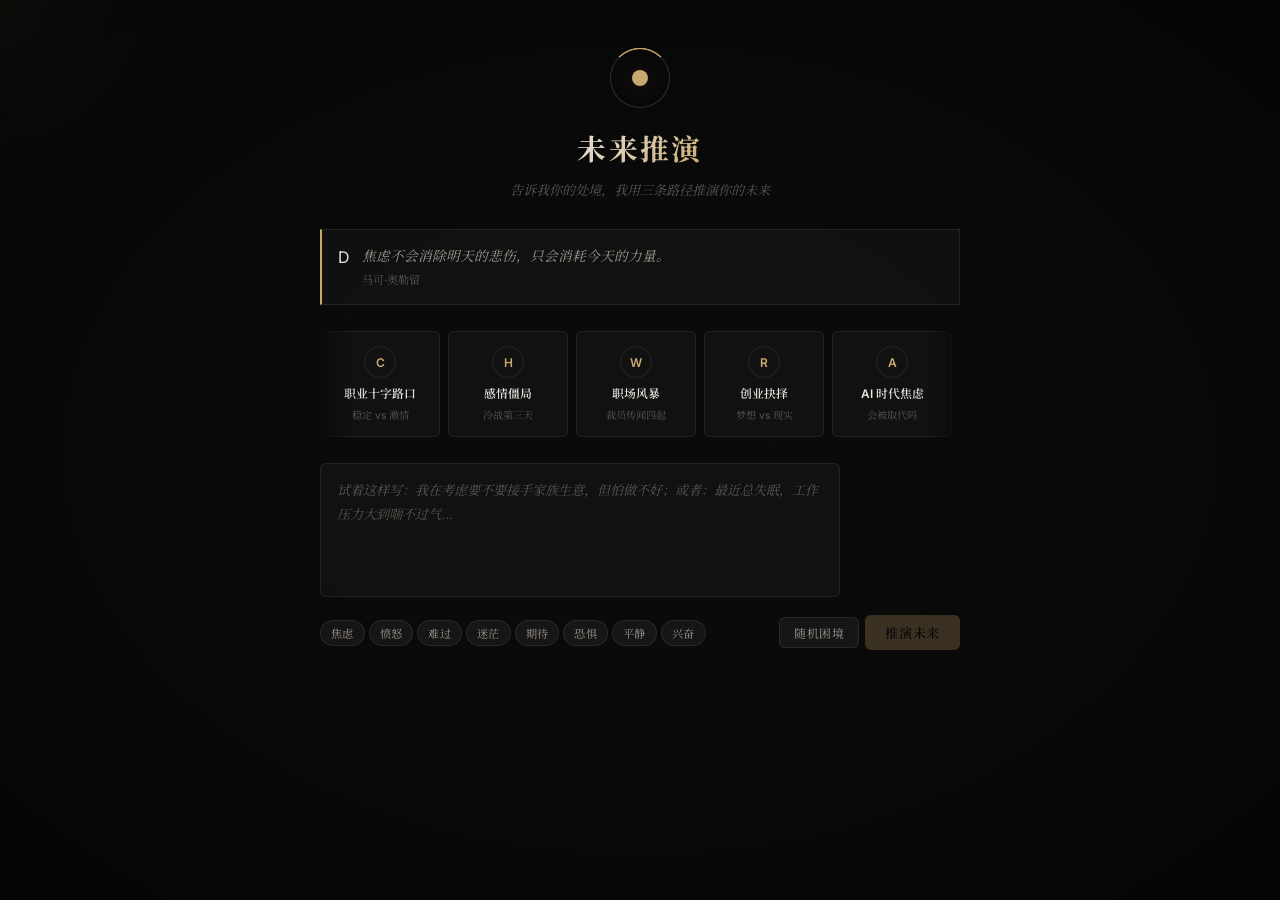
==== mirofish-v9/index.html @ 92fcdb40 "feat: MiroFish v9 — 深色主题 + 框架分析引擎 + 增强音效 - 深色琥珀金主题，移除emoji模块 - 集成8框架分析引擎（权力动力学、博弈论、认知偏差等） - 粒子背景、光标跟" ====
<!DOCTYPE html>
<html lang="zh-CN">
<head>
  <meta charset="UTF-8">
  <meta name="viewport" content="width=device-width, initial-scale=1.0">
  <title>MiroFish · 未来推演 v9</title>
  <link rel="icon" href="data:image/svg+xml,<svg xmlns='http://www.w3.org/2000/svg' viewBox='0 0 32 32'><circle cx='16' cy='16' r='14' fill='%23c9a96e'/><circle cx='16' cy='16' r='6' fill='%230a0a0a'/></svg>">
  <link href="https://fonts.googleapis.com/css2?family=Inter:wght@300;400;500;600;700;800&family=Noto+Serif+SC:wght@400;500;700&display=swap" rel="stylesheet">
  <link rel="stylesheet" href="styles.css">
</head>
<body>
  <!-- 背景层 -->
  <canvas id="bgCanvas"></canvas>
  <div class="scanline" id="scanline"></div>
  <div class="vignette"></div>
  <div class="cursor-glow" id="cursorGlow"></div>

  <div class="app">
    <!-- ===== 输入阶段 ===== -->
    <section id="phaseInput" class="phase active">
      <div class="phase-inner">
        <header class="header">
          <div class="logo-mark">
            <div class="logo-orb"></div>
            <div class="logo-ring"></div>
            <div class="logo-ring ring-2"></div>
          </div>
          <h1 class="title">
            <span class="title-line">未来推演</span>
            <span class="title-sub">告诉我你的处境，我用三条路径推演你的未来</span>
          </h1>
        </header>

        <div class="daily-inspiration" id="dailyInspiration">
          <div class="inspiration-icon">D</div>
          <div>
            <div class="inspiration-text" id="inspirationText">加载中...</div>
            <div class="inspiration-author" id="inspirationAuthor"></div>
          </div>
        </div>

        <div class="scene-carousel">
          <div class="scene-track" id="sceneTrack">
            <button class="scene-card" data-text="我最近在纠结要不要跳槽，现在的工作稳定但没激情" data-mood="confused">
              <div class="scene-icon">C</div>
              <div class="scene-title">职业十字路口</div>
              <div class="scene-desc">稳定 vs 激情</div>
            </button>
            <button class="scene-card" data-text="和对象吵架了，冷战三天了，不知道该不该先低头" data-mood="sad">
              <div class="scene-icon">H</div>
              <div class="scene-title">感情僵局</div>
              <div class="scene-desc">冷战第三天</div>
            </button>
            <button class="scene-card" data-text="公司要裁员，人心惶惶，不知道自己安不安全" data-mood="anxious">
              <div class="scene-icon">W</div>
              <div class="scene-title">职场风暴</div>
              <div class="scene-desc">裁员传闻四起</div>
            </button>
            <button class="scene-card" data-text="想创业，但不确定时机对不对，怕失败" data-mood="anxious">
              <div class="scene-icon">R</div>
              <div class="scene-title">创业抉择</div>
              <div class="scene-desc">梦想 vs 现实</div>
            </button>
            <button class="scene-card" data-text="AI 技术发展太快了，感觉自己的技能要被淘汰了" data-mood="fearful">
              <div class="scene-icon">A</div>
              <div class="scene-title">AI 时代焦虑</div>
              <div class="scene-desc">会被取代吗</div>
            </button>
            <button class="scene-card" data-text="投资的股票连续跌了一周，要不要割肉" data-mood="anxious">
              <div class="scene-icon">S</div>
              <div class="scene-title">投资焦虑</div>
              <div class="scene-desc">割肉还是坚守</div>
            </button>
            <button class="scene-card" data-text="孩子要高考了，全家压力都很大" data-mood="anxious">
              <div class="scene-icon">E</div>
              <div class="scene-title">高考倒计时</div>
              <div class="scene-desc">全家总动员</div>
            </button>
            <button class="scene-card" data-text="想搬家/换城市生活，但不确定新环境会怎样" data-mood="hopeful">
              <div class="scene-icon">M</div>
              <div class="scene-title">城市迁徙</div>
              <div class="scene-desc">新城市新生活</div>
            </button>
            <button class="scene-card" data-text="身体检查出一些问题，很担心" data-mood="fearful">
              <div class="scene-icon">P</div>
              <div class="scene-title">健康警报</div>
              <div class="scene-desc">体检异常</div>
            </button>
            <button class="scene-card" data-text="想做自媒体副业，但不知道能不能做起来" data-mood="hopeful">
              <div class="scene-icon">V</div>
              <div class="scene-title">副业探索</div>
              <div class="scene-desc">第二曲线</div>
            </button>
            <button class="scene-card" data-text="信用卡欠了好几万，每个月都在拆东墙补西墙" data-mood="anxious">
              <div class="scene-icon">D</div>
              <div class="scene-title">债务漩涡</div>
              <div class="scene-desc">越还越多</div>
            </button>
            <button class="scene-card" data-text="和父母因为催婚大吵了一架，现在关系很僵" data-mood="angry">
              <div class="scene-icon">F</div>
              <div class="scene-title">家庭冲突</div>
              <div class="scene-desc">催婚风暴</div>
            </button>
          </div>
        </div>

        <div class="input-container">
          <div class="input-glow"></div>
          <textarea id="userInput" placeholder="试着这样写：我在考虑要不要接手家族生意，但怕做不好；或者：最近总失眠，工作压力大到喘不过气..." rows="4"></textarea>
          <div class="input-bar">
            <div class="mood-mini" id="moodMini">
              <button class="mood-chip" data-mood="anxious">焦虑</button>
              <button class="mood-chip" data-mood="angry">愤怒</button>
              <button class="mood-chip" data-mood="sad">难过</button>
              <button class="mood-chip" data-mood="confused">迷茫</button>
              <button class="mood-chip" data-mood="hopeful">期待</button>
              <button class="mood-chip" data-mood="fearful">恐惧</button>
              <button class="mood-chip" data-mood="neutral">平静</button>
              <button class="mood-chip" data-mood="excited">兴奋</button>
            </div>
            <div style="display:flex;gap:6px;align-items:center;">
              <button id="btnRandomDilemma" class="btn-random-dilemma">随机困境</button>
              <button id="btnNext" class="btn-glow" disabled>
                <span>推演未来</span>
                <div class="btn-shine"></div>
              </button>
            </div>
          </div>
        </div>
      </div>
    </section>

    <!-- ===== 校准阶段 ===== -->
    <section id="phaseCalibrate" class="phase">
      <div class="phase-inner">
        <div class="phase-nav">
          <button id="btnBack" class="btn-ghost">&larr; 返回</button>
          <h2>校准推演参数</h2>
          <div></div>
        </div>

        <div class="keyword-cloud" id="keywordCloud"></div>

        <div class="slider-stack">
          <div class="slider-row">
            <div class="slider-info">
              <span class="slider-label">影响范围</span>
              <span class="slider-val" id="valScope">身边几个人</span>
            </div>
            <input type="range" id="slScope" min="1" max="5" value="2" class="range-slider">
            <div class="slider-range"><span>仅自己</span><span>全社会</span></div>
          </div>
          <div class="slider-row">
            <div class="slider-info">
              <span class="slider-label">情绪强度</span>
              <span class="slider-val" id="valIntensity">中等</span>
            </div>
            <input type="range" id="slIntensity" min="1" max="5" value="3" class="range-slider">
            <div class="slider-range"><span>平静</span><span>激烈</span></div>
          </div>
          <div class="slider-row">
            <div class="slider-info">
              <span class="slider-label">时间跨度</span>
              <span class="slider-val" id="valTime">一个月</span>
            </div>
            <input type="range" id="slTime" min="1" max="5" value="3" class="range-slider">
            <div class="slider-range"><span>一周</span><span>一年</span></div>
          </div>
          <div class="slider-row">
            <div class="slider-info">
              <span class="slider-label">不确定性</span>
              <span class="slider-val" id="valUncertainty">中等</span>
            </div>
            <input type="range" id="slUncertainty" min="1" max="5" value="3" class="range-slider">
            <div class="slider-range"><span>确定</span><span>完全未知</span></div>
          </div>
        </div>

        <div class="factors-wrap">
          <p class="factors-title">还有哪些相关因素？</p>
          <div class="factor-grid" id="factorGrid">
            <button class="factor-chip" data-factor="media">社交媒体放大</button>
            <button class="factor-chip" data-factor="authority">权威介入</button>
            <button class="factor-chip" data-factor="peer">同辈压力</button>
            <button class="factor-chip" data-factor="money">经济因素</button>
            <button class="factor-chip" data-factor="time">时间紧迫</button>
            <button class="factor-chip" data-factor="reputation">面子/声誉</button>
            <button class="factor-chip" data-factor="health">健康相关</button>
            <button class="factor-chip" data-factor="family">家庭牵扯</button>
          </div>
        </div>

        <div class="phase-footer">
          <button id="btnStart" class="btn-glow large">
            <span>开始三路径推演</span>
            <div class="btn-shine"></div>
          </button>
        </div>
      </div>
    </section>

    <!-- ===== 推演阶段 ===== -->
    <section id="phaseSimulate" class="phase">
      <div class="phase-inner">
        <div class="sim-bar">
          <div class="sim-status">
            <div class="pulse-dot"></div>
            <span id="simLabel">推演中</span>
          </div>
          <div class="sim-engine" id="simEngine">本地引擎</div>
        </div>

        <div class="empathy-section" id="empathySection">
          <div class="empathy-icon">E</div>
          <div class="empathy-text" id="empathyText"></div>
        </div>

        <div class="sim-progress">
          <div class="sim-progress-bar" id="simProgressBar"></div>
        </div>
        <div class="sim-steps" id="simSteps"></div>

        <!-- 加载洞察轮播 -->
        <div class="loading-insights" id="loadingInsights"></div>
      </div>
    </section>

    <!-- ===== 结果阶段 ===== -->
    <section id="phaseResult" class="phase">
      <div class="phase-inner">
        <!-- 解析洞察 -->
        <div class="parsed-insights" id="parsedInsights"></div>

        <!-- 共鸣总结 -->
        <div class="result-empathy" id="resultEmpathy">
          <div class="empathy-avatar">E</div>
          <div class="empathy-bubble" id="empathyBubble"></div>
        </div>

        <!-- 分析引擎结果区 -->
        <div class="analysis-section" id="analysisSection">
          <!-- 由 app.js 的 renderAnalysis() 动态填充 -->
        </div>

        <!-- 三路径标题 -->
        <div class="paths-header">
          <h2 class="paths-title">三条推演路径</h2>
          <p class="paths-sub">基于你的处境，以下是三种可能的走向</p>
        </div>

        <!-- 三路径卡片 -->
        <div class="paths-grid" id="pathsGrid">
          <div class="path-card path-optimistic">
            <div class="path-header">
              <div class="path-icon path-icon-up">U</div>
              <h3 class="path-name">乐观路径</h3>
              <div class="path-prob" id="probOptimistic"></div>
              <button class="btn-twist" id="twistOptimistic" title="毒舌转折">!</button>
            </div>
            <div class="path-body" id="pathOptimistic"></div>
          </div>

          <div class="path-card path-neutral">
            <div class="path-header">
              <div class="path-icon path-icon-mid">N</div>
              <h3 class="path-name">中性路径</h3>
              <div class="path-prob" id="probNeutral"></div>
              <button class="btn-twist" id="twistNeutral" title="毒舌转折">!</button>
            </div>
            <div class="path-body" id="pathNeutral"></div>
          </div>

          <div class="path-card path-pessimistic">
            <div class="path-header">
              <div class="path-icon path-icon-down">D</div>
              <h3 class="path-name">悲观路径</h3>
              <div class="path-prob" id="probPessimistic"></div>
              <button class="btn-twist" id="twistPessimistic" title="毒舌转折">!</button>
            </div>
            <div class="path-body" id="pathPessimistic"></div>
          </div>
        </div>

        <!-- 统计数据 -->
        <div class="section-block">
          <h3 class="section-title">真实数据</h3>
          <div class="stats-grid" id="statsGrid"></div>
        </div>

        <!-- 行动建议 -->
        <div class="section-block">
          <h3 class="section-title">行动建议</h3>
          <div class="advice-list" id="adviceList"></div>
        </div>

        <!-- 三联阅读卡片 -->
        <div class="section-block">
          <h3 class="section-title">延伸阅读</h3>
          <div class="reading-cards" id="readingCards"></div>
        </div>

        <!-- 心理学洞察 -->
        <div class="section-block">
          <h3 class="section-title">心理学洞察</h3>
          <div class="insight-card" id="insightCard"></div>
        </div>

        <!-- 决策日志 -->
        <div class="section-block">
          <h3 class="section-title">决策日志</h3>
          <div class="journal-list" id="journalList"></div>
        </div>

        <!-- 操作栏 -->
        <div class="action-row">
          <button id="btnExport" class="btn-ghost">截图保存</button>
          <button id="btnShare" class="btn-ghost">复制分享</button>
          <button id="btnAudioToggle" class="btn-ghost">音效: 开</button>
          <button id="btnNew" class="btn-glow">新推演</button>
        </div>

        <!-- 免责声明 -->
        <div class="disclaimer">
          <div class="disclaimer-text">推演基于你的输入生成，不构成现实建议</div>
        </div>
      </div>
    </section>
  </div>

  <script src="data.js"></script>
  <script src="engine.js"></script>
  <script src="audio.js"></script>
  <script src="app.js"></script>
</body>
</html>
---- mirofish-v9/styles.css ----
/* ============================================
   MiroFish v9 - 深色美学
   深邃黑底 / 琥珀金点缀 / 流畅动效 / 无emoji
   ============================================ */

:root {
  --bg: #0a0a0a;
  --bg2: rgba(255,255,255,0.03);
  --bg3: rgba(255,255,255,0.05);
  --card: rgba(255,255,255,0.04);
  --border: rgba(255,255,255,0.08);
  --border-hover: rgba(255,255,255,0.15);
  --text: #e8e4de;
  --text2: #a09890;
  --text3: #5a5550;
  --accent: #c9a96e;
  --accent-soft: rgba(201,169,110,0.1);
  --accent-glow: rgba(201,169,110,0.2);
  --green: #6b8f71;
  --green-soft: rgba(107,143,113,0.12);
  --yellow: #b8a04e;
  --yellow-soft: rgba(184,160,78,0.12);
  --red: #c45c4a;
  --red-soft: rgba(196,92,74,0.12);
  --blue: #5a7fa0;
  --blue-soft: rgba(90,127,160,0.12);
  --purple: #8b6faf;
  --purple-soft: rgba(139,111,175,0.12);
  --cyan: #5a9e9e;
  --radius: 6px;
  --font: 'Inter', 'Noto Serif SC', -apple-system, sans-serif;
  --transition: 0.25s cubic-bezier(0.23,1,0.32,1);
}

*, *::before, *::after { margin: 0; padding: 0; box-sizing: border-box; }
html { font-size: 16px; scroll-behavior: smooth; }
body {
  font-family: var(--font);
  background: var(--bg);
  color: var(--text);
  min-height: 100vh;
  overflow-x: hidden;
  -webkit-font-smoothing: antialiased;
  font-weight: 400;
  line-height: 1.7;
}

/* ===== 背景粒子 ===== */
#bgCanvas {
  position: fixed; top: 0; left: 0;
  width: 100%; height: 100%;
  z-index: 0; pointer-events: none;
}

/* 光晕跟随鼠标 */
.cursor-glow {
  position: fixed;
  width: 400px; height: 400px;
  border-radius: 50%;
  pointer-events: none;
  z-index: 0;
  background: radial-gradient(circle, rgba(201,169,110,0.04) 0%, transparent 70%);
  transform: translate(-50%, -50%);
  transition: opacity 0.3s;
}

/* 扫描线 */
.scanline {
  position: fixed; top: 0; left: 0;
  width: 100%; height: 100%;
  pointer-events: none; z-index: 0;
  opacity: 0;
  transition: opacity 0.5s;
}
.scanline.active { opacity: 1; }
.scanline::before {
  content: '';
  position: absolute; left: 0;
  width: 100%; height: 3px;
  background: rgba(201,169,110,0.06);
  animation: scanMove 4s linear infinite;
}
@keyframes scanMove { 0% { top: -5%; } 100% { top: 105%; } }

/* 暗角 */
.vignette {
  position: fixed; top: 0; left: 0;
  width: 100%; height: 100%;
  pointer-events: none; z-index: 0;
  background: radial-gradient(ellipse at center, transparent 40%, rgba(0,0,0,0.5) 100%);
}

/* ===== 应用容器 ===== */
.app {
  position: relative; z-index: 1;
  max-width: 680px;
  margin: 0 auto;
  padding: 0 20px;
  min-height: 100vh;
}

/* ===== 阶段切换 ===== */
.phase {
  display: none;
  animation: phaseIn 0.5s cubic-bezier(0.23,1,0.32,1) forwards;
}
.phase.active { display: block; }
.phase-inner { padding-bottom: 40px; }

@keyframes phaseIn {
  from { opacity: 0; transform: translateY(20px); }
  to { opacity: 1; transform: translateY(0); }
}

/* ===== 头部 ===== */
.header {
  text-align: center;
  padding: 48px 0 28px;
}

.logo-mark {
  position: relative;
  width: 60px; height: 60px;
  margin: 0 auto 16px;
}

.logo-orb {
  position: absolute; top: 50%; left: 50%;
  transform: translate(-50%, -50%);
  width: 16px; height: 16px;
  border-radius: 50%;
  background: var(--accent);
  box-shadow: 0 0 24px var(--accent-glow);
  animation: orbPulse 3s ease-in-out infinite;
}

.logo-ring {
  position: absolute; top: 0; left: 0;
  width: 100%; height: 100%;
  border-radius: 50%;
  border: 1px solid var(--border);
  border-top-color: var(--accent);
  animation: ringRotate 10s linear infinite;
}

.logo-ring-inner {
  position: absolute; top: 8px; left: 8px;
  width: calc(100% - 16px); height: calc(100% - 16px);
  border-radius: 50%;
  border: 1px solid rgba(255,255,255,0.04);
  border-bottom-color: var(--accent);
  animation: ringRotate 6s linear infinite reverse;
}

@keyframes orbPulse {
  0%, 100% { transform: translate(-50%, -50%) scale(1); box-shadow: 0 0 24px var(--accent-glow); }
  50% { transform: translate(-50%, -50%) scale(1.15); box-shadow: 0 0 36px var(--accent-glow); }
}

@keyframes ringRotate { from { transform: rotate(0deg); } to { transform: rotate(360deg); } }

.title {
  display: flex; flex-direction: column;
  align-items: center; gap: 6px;
}

.title-line {
  font-family: 'Noto Serif SC', serif;
  font-size: 1.8rem; font-weight: 700;
  letter-spacing: 0.08em;
  background: linear-gradient(135deg, var(--text), var(--accent));
  -webkit-background-clip: text;
  -webkit-text-fill-color: transparent;
}

.title-sub {
  font-size: 0.82rem;
  color: var(--text3);
  font-weight: 400;
  max-width: 360px;
  font-style: italic;
}

/* ===== 每日灵感 ===== */
.daily-inspiration {
  display: flex; align-items: flex-start; gap: 12px;
  padding: 14px 16px;
  background: var(--bg2);
  border: 1px solid var(--border);
  border-left: 2px solid var(--accent);
  margin-bottom: 24px;
}

.inspiration-text {
  font-family: 'Noto Serif SC', serif;
  font-size: 0.85rem;
  color: var(--text2);
  line-height: 1.7;
  font-style: italic;
}

.inspiration-author {
  font-size: 0.7rem;
  color: var(--text3);
  margin-top: 4px;
}

.inspiration-mark {
  color: var(--accent);
  font-size: 1.2rem;
  flex-shrink: 0;
  line-height: 1;
  font-family: 'Noto Serif SC', serif;
}

/* ===== 场景轮播 ===== */
.scene-carousel {
  margin-bottom: 24px;
  overflow: hidden;
  position: relative;
}

.scene-carousel::before, .scene-carousel::after {
  content: ''; position: absolute; top: 0;
  width: 32px; height: 100%; z-index: 2; pointer-events: none;
}
.scene-carousel::before { left: 0; background: linear-gradient(to right, var(--bg), transparent); }
.scene-carousel::after { right: 0; background: linear-gradient(to left, var(--bg), transparent); }

.scene-track {
  display: flex; gap: 8px;
  overflow-x: auto;
  padding: 2px;
  scroll-snap-type: x mandatory;
  scrollbar-width: none;
}
.scene-track::-webkit-scrollbar { display: none; }

.scene-card {
  flex-shrink: 0; width: 120px;
  padding: 14px 10px;
  background: var(--bg2);
  border: 1px solid var(--border);
  border-radius: var(--radius);
  cursor: pointer;
  transition: all var(--transition);
  scroll-snap-align: start;
  display: flex; flex-direction: column;
  align-items: center; gap: 6px;
  text-align: center;
  font-family: var(--font);
  position: relative;
  overflow: hidden;
}

.scene-card::before {
  content: '';
  position: absolute; top: 0; left: 0;
  width: 100%; height: 2px;
  background: linear-gradient(90deg, transparent, var(--accent), transparent);
  transform: scaleX(0);
  transition: transform 0.4s ease;
}

.scene-card:hover::before { transform: scaleX(1); }
.scene-card:hover {
  border-color: var(--border-hover);
  transform: translateY(-3px);
  background: var(--bg3);
}
.scene-card:active { transform: translateY(0); }

.scene-icon {
  width: 32px; height: 32px;
  display: flex; align-items: center; justify-content: center;
  border: 1px solid var(--border);
  border-radius: 50%;
  color: var(--accent);
  font-size: 0.75rem;
  font-weight: 600;
}

.scene-title { font-size: 0.74rem; font-weight: 600; color: var(--text); }
.scene-desc { font-size: 0.64rem; color: var(--text3); }

/* ===== 输入区 ===== */
.input-container { position: relative; }

textarea {
  width: 100%;
  background: var(--bg2);
  border: 1px solid var(--border);
  border-radius: var(--radius);
  padding: 14px 16px;
  color: var(--text);
  font-size: 0.9rem;
  font-family: 'Noto Serif SC', serif;
  resize: none; outline: none;
  line-height: 1.8;
  transition: border-color var(--transition), box-shadow var(--transition);
  max-width: 65ch;
}
textarea::placeholder { color: var(--text3); font-size: 0.82rem; font-style: italic; }
textarea:focus {
  border-color: var(--accent);
  box-shadow: 0 0 0 1px var(--accent-soft);
}

.input-bar {
  display: flex;
  justify-content: space-between;
  align-items: center;
  margin-top: 10px; gap: 8px;
  flex-wrap: wrap;
}

/* ===== 随机困境 ===== */
.btn-random-dilemma {
  padding: 6px 14px;
  background: var(--bg3);
  border: 1px solid var(--border);
  border-radius: var(--radius);
  color: var(--text2);
  font-size: 0.74rem;
  cursor: pointer;
  font-family: var(--font);
  transition: all var(--transition);
  white-space: nowrap;
  letter-spacing: 0.05em;
}

.btn-random-dilemma:hover {
  border-color: var(--accent);
  color: var(--accent);
}

/* ===== 情绪芯片 ===== */
.mood-mini {
  display: flex; flex-wrap: wrap; gap: 4px; flex: 1;
}

.mood-chip {
  padding: 4px 10px;
  background: var(--bg3);
  border: 1px solid var(--border);
  border-radius: 14px;
  color: var(--text2);
  font-size: 0.7rem;
  cursor: pointer;
  transition: all var(--transition);
  font-family: var(--font);
  white-space: nowrap;
  letter-spacing: 0.03em;
}
.mood-chip:hover {
  border-color: var(--border-hover);
  color: var(--text);
}
.mood-chip.selected {
  background: var(--accent-soft);
  border-color: var(--accent);
  color: var(--accent);
}

/* ===== 按钮 ===== */
.btn-glow {
  position: relative;
  padding: 8px 20px;
  background: var(--accent);
  border: none; border-radius: var(--radius);
  color: #0a0a0a; font-size: 0.82rem;
  font-weight: 600; cursor: pointer;
  font-family: var(--font);
  overflow: hidden;
  transition: all var(--transition);
  white-space: nowrap;
  letter-spacing: 0.05em;
}
.btn-glow:hover {
  transform: translateY(-1px);
  box-shadow: 0 4px 20px var(--accent-glow);
}
.btn-glow:active { transform: translateY(0); }
.btn-glow:disabled { opacity: 0.25; cursor: not-allowed; transform: none; box-shadow: none; }

.btn-glow.large {
  padding: 12px 28px;
  font-size: 0.92rem;
  width: 100%;
  display: flex; align-items: center;
  justify-content: center; gap: 8px;
}

/* 按钮光泽动画 */
.btn-glow::after {
  content: '';
  position: absolute; top: 0; left: -100%;
  width: 100%; height: 100%;
  background: linear-gradient(90deg, transparent, rgba(255,255,255,0.15), transparent);
  transition: left 0.5s ease;
}
.btn-glow:hover::after { left: 100%; }

.btn-ghost {
  padding: 8px 14px;
  background: transparent;
  border: 1px solid var(--border);
  border-radius: var(--radius);
  color: var(--text2);
  font-size: 0.78rem;
  cursor: pointer;
  font-family: var(--font);
  transition: all var(--transition);
  letter-spacing: 0.03em;
}
.btn-ghost:hover { border-color: var(--accent); color: var(--accent); }

/* ===== 校准阶段 ===== */
.phase-nav {
  display: flex; justify-content: space-between;
  align-items: center; padding: 16px 0 18px;
}
.phase-nav h2 {
  font-family: 'Noto Serif SC', serif;
  font-size: 1rem; font-weight: 600;
  color: var(--text);
}

.keyword-cloud {
  display: flex; flex-wrap: wrap; gap: 6px;
  margin-bottom: 20px;
}

.keyword-tag {
  display: inline-flex; align-items: center; gap: 4px;
  padding: 5px 12px;
  background: var(--accent-soft);
  border: 1px solid rgba(201,169,110,0.15);
  border-radius: 14px;
  font-size: 0.74rem;
  color: var(--accent);
  letter-spacing: 0.03em;
}

.slider-stack { margin-bottom: 20px; }
.slider-row { margin-bottom: 16px; }

.slider-info {
  display: flex; justify-content: space-between;
  align-items: center; margin-bottom: 6px;
}
.slider-label { font-size: 0.78rem; color: var(--text2); }
.slider-val {
  font-size: 0.78rem; color: var(--accent);
  font-weight: 600; min-width: 56px; text-align: right;
}

.range-slider {
  width: 100%; height: 3px;
  -webkit-appearance: none;
  background: var(--border);
  border-radius: 2px; outline: none;
}
.range-slider::-webkit-slider-thumb {
  -webkit-appearance: none;
  width: 14px; height: 14px;
  border-radius: 50%;
  background: var(--accent);
  cursor: pointer;
  border: 2px solid var(--bg);
  box-shadow: 0 0 8px var(--accent-glow);
}

.slider-range {
  display: flex; justify-content: space-between;
  font-size: 0.64rem; color: var(--text3); margin-top: 4px;
}

.factors-wrap { margin-bottom: 20px; }
.factors-title { font-size: 0.78rem; color: var(--text2); margin-bottom: 10px; }

.factor-grid {
  display: grid; grid-template-columns: repeat(2, 1fr); gap: 6px;
}

.factor-chip {
  padding: 9px 12px;
  background: var(--bg2);
  border: 1px solid var(--border);
  border-radius: var(--radius);
  color: var(--text2);
  font-size: 0.74rem;
  cursor: pointer;
  transition: all var(--transition);
  font-family: var(--font);
  text-align: left;
  letter-spacing: 0.02em;
}
.factor-chip:hover { border-color: var(--border-hover); color: var(--text); }
.factor-chip.selected {
  background: var(--accent-soft);
  border-color: var(--accent);
  color: var(--accent);
}

.phase-footer { padding-top: 4px; }

/* ===== 推演阶段 ===== */
.sim-bar {
  display: flex; justify-content: space-between;
  align-items: center; padding: 16px 0 12px;
}

.sim-status {
  display: flex; align-items: center; gap: 8px;
  font-size: 0.82rem; color: var(--text2);
  letter-spacing: 0.05em;
}

.pulse-dot {
  width: 6px; height: 6px;
  border-radius: 50%;
  background: var(--accent);
  animation: pulseDot 1.5s ease-in-out infinite;
  box-shadow: 0 0 8px var(--accent-glow);
}

@keyframes pulseDot {
  0%, 100% { opacity: 1; transform: scale(1); }
  50% { opacity: 0.4; transform: scale(0.8); }
}

.sim-engine {
  font-size: 0.68rem;
  color: var(--accent);
  padding: 3px 10px;
  background: var(--accent-soft);
  border: 1px solid rgba(201,169,110,0.15);
  border-radius: 10px;
  letter-spacing: 0.05em;
}

/* 共鸣区 */
.empathy-section {
  display: flex; align-items: flex-start; gap: 12px;
  padding: 16px;
  background: var(--bg2);
  border: 1px solid var(--border);
  border-left: 2px solid var(--accent);
  margin-bottom: 16px;
}

.empathy-text {
  font-family: 'Noto Serif SC', serif;
  font-size: 0.88rem;
  color: var(--text);
  line-height: 1.8;
}

/* 推演进度 */
.sim-progress {
  height: 2px;
  background: var(--border);
  border-radius: 1px;
  margin-bottom: 14px;
  overflow: hidden;
}

.sim-progress-bar {
  height: 100%;
  background: linear-gradient(90deg, var(--accent), var(--yellow));
  border-radius: 1px;
  width: 0%;
  transition: width 0.6s ease;
  box-shadow: 0 0 8px var(--accent-glow);
}

.sim-steps {
  display: flex; flex-direction: column; gap: 6px;
}

.sim-step {
  display: flex; align-items: center; gap: 10px;
  padding: 10px 14px;
  background: var(--bg2);
  border: 1px solid var(--border);
  border-radius: var(--radius);
  font-size: 0.78rem;
  color: var(--text3);
  transition: all 0.3s ease;
}

.sim-step.done {
  color: var(--green);
  border-color: rgba(107,143,113,0.2);
}
.sim-step.active {
  color: var(--accent);
  border-color: rgba(201,169,110,0.2);
  background: var(--accent-soft);
}

.sim-step-icon {
  width: 20px; height: 20px;
  border-radius: 50%;
  display: flex; align-items: center; justify-content: center;
  font-size: 0.6rem;
  flex-shrink: 0;
  border: 1px solid var(--border);
}

.sim-step.done .sim-step-icon {
  background: var(--green-soft);
  border-color: rgba(107,143,113,0.3);
  color: var(--green);
}
.sim-step.active .sim-step-icon {
  background: var(--accent-soft);
  border-color: var(--accent);
  color: var(--accent);
  animation: pulseDot 1.5s infinite;
}

/* 加载洞察 */
.loading-insights {
  margin-top: 16px;
  padding: 14px;
  background: var(--bg2);
  border: 1px solid var(--border);
  min-height: 50px;
  overflow: hidden;
  position: relative;
}

.loading-insight {
  display: flex; align-items: flex-start; gap: 8px;
  font-size: 0.78rem;
  color: var(--text2);
  line-height: 1.7;
  animation: insightFade 4s ease-in-out;
  position: absolute;
  top: 14px; left: 14px; right: 14px;
}

@keyframes insightFade {
  0% { opacity: 0; transform: translateY(8px); }
  15% { opacity: 1; transform: translateY(0); }
  85% { opacity: 1; transform: translateY(0); }
  100% { opacity: 0; transform: translateY(-8px); }
}

/* ===== 结果阶段 ===== */

/* 解析洞察条 */
.parsed-insights {
  background: var(--bg2);
  border: 1px solid var(--border);
  padding: 18px 20px;
  margin-bottom: 20px;
}

.parsed-insight-row {
  display: flex; align-items: flex-start; gap: 8px;
  margin-bottom: 8px;
  font-size: 0.85rem;
  line-height: 1.7;
}
.parsed-insight-row:last-child { margin-bottom: 0; }

.parsed-insight-label {
  color: var(--text3);
  font-size: 0.78rem;
  white-space: nowrap;
  flex-shrink: 0;
  min-width: 80px;
}

.parsed-insight-value {
  color: var(--text);
  font-weight: 500;
}
.parsed-insight-value.empty {
  color: var(--text3);
  font-weight: 400;
  font-style: italic;
}

/* 共鸣总结 */
.result-empathy {
  display: flex; align-items: flex-start; gap: 14px;
  padding: 18px;
  background: var(--bg2);
  border: 1px solid var(--border);
  border-left: 2px solid var(--accent);
  margin-bottom: 24px;
}

.empathy-avatar {
  width: 36px; height: 36px;
  display: flex; align-items: center; justify-content: center;
  background: var(--accent-soft);
  border: 1px solid rgba(201,169,110,0.2);
  border-radius: 50%;
  flex-shrink: 0;
  font-size: 0.7rem;
  color: var(--accent);
  font-weight: 700;
}

.empathy-bubble {
  font-family: 'Noto Serif SC', serif;
  font-size: 0.88rem;
  color: var(--text);
  line-height: 1.8;
  max-width: 65ch;
}

/* 三路径标题 */
.paths-header {
  text-align: center;
  margin-bottom: 20px;
}

.paths-title {
  font-family: 'Noto Serif SC', serif;
  font-size: 1.1rem; font-weight: 700;
  margin-bottom: 4px;
  color: var(--text);
}

.paths-sub {
  font-size: 0.78rem;
  color: var(--text3);
  font-style: italic;
}

/* 三路径网格 */
.paths-grid {
  display: flex; flex-direction: column; gap: 14px;
  margin-bottom: 24px;
}

.path-card {
  background: var(--bg2);
  border: 1px solid var(--border);
  overflow: hidden;
  transition: border-color 0.3s;
}
.path-card:hover { border-color: var(--border-hover); }

/* 路径头部 */
.path-header {
  display: flex; align-items: center; gap: 8px;
  padding: 12px 16px;
  border-bottom: 1px solid var(--border);
  position: relative;
}

.path-icon {
  width: 24px; height: 24px;
  display: flex; align-items: center; justify-content: center;
  border-radius: 50%;
  font-size: 0.55rem;
  font-weight: 700;
  flex-shrink: 0;
}

.path-name {
  font-family: 'Noto Serif SC', serif;
  font-size: 0.88rem; font-weight: 600;
  flex: 1;
}

.path-prob {
  font-size: 0.85rem; font-weight: 700;
  font-variant-numeric: tabular-nums;
}

/* 毒舌按钮 */
.btn-twist {
  width: 26px; height: 26px;
  border-radius: 50%;
  background: var(--bg3);
  border: 1px solid var(--border);
  font-size: 0.65rem;
  cursor: pointer;
  transition: all var(--transition);
  display: flex; align-items: center; justify-content: center;
  flex-shrink: 0;
  color: var(--text3);
  font-weight: 700;
}

.btn-twist:hover {
  background: var(--red-soft);
  border-color: var(--red);
  color: var(--red);
  transform: scale(1.1);
}
.btn-twist.active {
  background: var(--red-soft);
  border-color: var(--red);
  color: var(--red);
}

/* 路径颜色 */
.path-optimistic { border-left: 3px solid var(--green); }
.path-optimistic .path-name { color: var(--green); }
.path-optimistic .path-prob { color: var(--green); }
.path-optimistic .path-icon { background: var(--green-soft); color: var(--green); border-color: rgba(107,143,113,0.3); }

.path-neutral { border-left: 3px solid var(--yellow); }
.path-neutral .path-name { color: var(--yellow); }
.path-neutral .path-prob { color: var(--yellow); }
.path-neutral .path-icon { background: var(--yellow-soft); color: var(--yellow); border-color: rgba(184,160,78,0.3); }

.path-pessimistic { border-left: 3px solid var(--red); }
.path-pessimistic .path-name { color: var(--red); }
.path-pessimistic .path-prob { color: var(--red); }
.path-pessimistic .path-icon { background: var(--red-soft); color: var(--red); border-color: rgba(196,92,74,0.3); }

/* 路径内容 */
.path-body { padding: 16px; }

.path-section { margin-bottom: 14px; }
.path-section:last-child { margin-bottom: 0; }

.path-section-title {
  font-size: 0.72rem;
  font-weight: 600;
  color: var(--accent);
  margin-bottom: 6px;
  letter-spacing: 0.08em;
  text-transform: uppercase;
}

.path-section-content {
  font-size: 0.82rem;
  color: var(--text);
  line-height: 1.7;
  max-width: 65ch;
}

.path-section-list {
  list-style: none;
  display: flex; flex-direction: column; gap: 4px;
}

.path-section-list li {
  font-size: 0.8rem;
  color: var(--text2);
  line-height: 1.7;
  padding-left: 14px;
  position: relative;
  max-width: 65ch;
}

.path-section-list li::before {
  content: '';
  position: absolute; left: 0; top: 8px;
  width: 4px; height: 4px;
  background: var(--accent);
  border-radius: 50%;
}

/* 冲突观点 */
.path-stakeholders {
  display: flex; flex-direction: column; gap: 6px;
  margin-top: 6px;
}

.stakeholder {
  display: flex; align-items: flex-start; gap: 8px;
  padding: 8px 10px;
  background: var(--bg);
  border-left: 2px solid var(--border);
}

.stakeholder-role {
  font-size: 0.7rem;
  color: var(--accent);
  font-weight: 600;
  min-width: 50px;
  flex-shrink: 0;
}

.stakeholder-view {
  font-size: 0.78rem;
  color: var(--text2);
  line-height: 1.6;
}

/* ===== 通用区块 ===== */
.section-block { margin-bottom: 24px; }

.section-title {
  font-family: 'Noto Serif SC', serif;
  font-size: 0.85rem;
  font-weight: 600;
  color: var(--text);
  margin-bottom: 12px;
  padding-bottom: 8px;
  border-bottom: 1px solid var(--border);
  letter-spacing: 0.05em;
}

/* 建议 */
.advice-list {
  display: flex; flex-direction: column; gap: 6px;
}

.advice-card {
  display: flex; align-items: flex-start; gap: 10px;
  padding: 12px;
  background: var(--bg2);
  border: 1px solid var(--border);
  border-left: 2px solid var(--accent);
  transition: border-color 0.3s;
}
.advice-card:hover { border-color: var(--border-hover); }

.advice-num {
  width: 20px; height: 20px;
  display: flex; align-items: center; justify-content: center;
  background: var(--accent-soft);
  border-radius: 50%;
  font-size: 0.6rem;
  color: var(--accent);
  font-weight: 700;
  flex-shrink: 0;
}

.advice-text { font-size: 0.8rem; color: var(--text2); line-height: 1.7; max-width: 65ch; }

/* 心理学洞察 */
.insight-card {
  background: var(--bg2);
  border: 1px solid var(--border);
  padding: 16px;
}

.insight-header {
  display: flex; align-items: center; gap: 8px;
  margin-bottom: 8px;
}

.insight-icon {
  width: 24px; height: 24px;
  display: flex; align-items: center; justify-content: center;
  background: var(--purple-soft);
  border-radius: 50%;
  font-size: 0.55rem;
  color: var(--purple);
  font-weight: 700;
}

.insight-title {
  font-size: 0.82rem; font-weight: 600;
  color: var(--text);
}

.insight-content {
  font-size: 0.8rem;
  color: var(--text2);
  line-height: 1.7;
  max-width: 65ch;
}

/* ===== 三联阅读卡片 ===== */
.reading-cards {
  display: grid;
  grid-template-columns: 1fr;
  gap: 8px;
}

.reading-card {
  background: var(--bg2);
  border: 1px solid var(--border);
  padding: 14px;
  transition: border-color 0.3s;
}
.reading-card:hover { border-color: var(--border-hover); }

.reading-card-header {
  display: flex; align-items: center; gap: 6px;
  margin-bottom: 8px;
}

.reading-card-icon {
  width: 20px; height: 20px;
  display: flex; align-items: center; justify-content: center;
  border-radius: 50%;
  font-size: 0.5rem;
  font-weight: 700;
  flex-shrink: 0;
}

.reading-card-icon.quote { background: var(--accent-soft); color: var(--accent); }
.reading-card-icon.history { background: var(--blue-soft); color: var(--blue); }
.reading-card-icon.psychology { background: var(--purple-soft); color: var(--purple); }

.reading-card-type {
  font-size: 0.68rem;
  font-weight: 600;
  color: var(--text3);
  letter-spacing: 0.08em;
  text-transform: uppercase;
}

.reading-card-content {
  font-family: 'Noto Serif SC', serif;
  font-size: 0.82rem;
  color: var(--text);
  line-height: 1.7;
  margin-bottom: 6px;
  max-width: 65ch;
}

.reading-card-source {
  font-size: 0.68rem;
  color: var(--text3);
  font-style: italic;
}

/* ===== 统计卡片 ===== */
.stats-grid {
  display: grid;
  grid-template-columns: repeat(3, 1fr);
  gap: 8px;
}

.stat-card {
  background: var(--bg2);
  border: 1px solid var(--border);
  padding: 14px;
  text-align: center;
  cursor: default;
  transition: all var(--transition);
  position: relative;
  overflow: hidden;
}

.stat-card::before {
  content: '';
  position: absolute; top: 0; left: 0;
  width: 100%; height: 2px;
  background: linear-gradient(90deg, transparent, var(--accent), transparent);
  transform: scaleX(0);
  transition: transform 0.4s ease;
}

.stat-card:hover::before { transform: scaleX(1); }
.stat-card:hover { border-color: var(--border-hover); }

.stat-value {
  font-size: 1.3rem;
  font-weight: 800;
  color: var(--accent);
  margin-bottom: 2px;
  font-variant-numeric: tabular-nums;
}

.stat-label {
  font-size: 0.72rem;
  color: var(--text2);
  margin-bottom: 4px;
  font-weight: 600;
}

.stat-desc {
  font-size: 0.66rem;
  color: var(--text3);
  line-height: 1.4;
  max-height: 0;
  overflow: hidden;
  transition: max-height 0.3s ease;
}

.stat-card:hover .stat-desc { max-height: 60px; }

/* ===== 分析引擎区块 ===== */
.analysis-section {
  margin-bottom: 24px;
}

.analysis-chain {
  display: flex;
  flex-direction: column;
  gap: 8px;
}

.chain-step {
  display: flex;
  gap: 12px;
  padding: 12px 14px;
  background: var(--bg2);
  border: 1px solid var(--border);
  border-left: 2px solid var(--accent);
  opacity: 0;
  transform: translateX(-10px);
  animation: chainStepIn 0.4s ease forwards;
}

.chain-step:nth-child(1) { animation-delay: 0.1s; }
.chain-step:nth-child(2) { animation-delay: 0.25s; }
.chain-step:nth-child(3) { animation-delay: 0.4s; }
.chain-step:nth-child(4) { animation-delay: 0.55s; }
.chain-step:nth-child(5) { animation-delay: 0.7s; }

@keyframes chainStepIn {
  to { opacity: 1; transform: translateX(0); }
}

.chain-step-num {
  flex-shrink: 0;
  width: 22px; height: 22px;
  display: flex; align-items: center; justify-content: center;
  font-size: 0.65rem;
  font-weight: 700;
  color: var(--accent);
  border: 1px solid var(--accent);
  border-radius: 50%;
}

.chain-step-label {
  font-size: 0.7rem;
  color: var(--accent);
  letter-spacing: 0.08em;
  margin-bottom: 3px;
}

.chain-step-content {
  font-size: 0.8rem;
  color: var(--text);
  line-height: 1.7;
}

.chain-step-sub {
  font-size: 0.68rem;
  color: var(--text3);
  margin-top: 3px;
  font-style: italic;
}

/* 分析框架卡片 */
.analysis-frameworks {
  display: grid;
  grid-template-columns: 1fr;
  gap: 8px;
}

.analysis-fw-card {
  background: var(--bg2);
  border: 1px solid var(--border);
  padding: 14px;
  transition: border-color 0.3s;
}
.analysis-fw-card:hover { border-color: var(--border-hover); }

.analysis-fw-header {
  display: flex; align-items: center; gap: 8px;
  margin-bottom: 8px;
  padding-bottom: 8px;
  border-bottom: 1px solid var(--border);
}

.analysis-fw-name {
  font-size: 0.75rem;
  color: var(--accent);
  letter-spacing: 0.08em;
  font-weight: 600;
}

.analysis-fw-insight {
  font-size: 0.78rem;
  color: var(--text2);
  line-height: 1.7;
  padding: 6px 0;
  border-left: 2px solid var(--border);
  padding-left: 10px;
  margin-bottom: 6px;
}
.analysis-fw-insight:last-child { margin-bottom: 0; }

.analysis-fw-insight.severity-high { border-left-color: var(--red); }
.analysis-fw-insight.severity-medium { border-left-color: var(--yellow); }

/* 选项评分 */
.analysis-options {
  display: flex;
  flex-direction: column;
  gap: 8px;
}

.analysis-option {
  background: var(--bg2);
  border: 1px solid var(--border);
  padding: 12px 14px;
  cursor: pointer;
  transition: all var(--transition);
}
.analysis-option:hover {
  background: var(--bg3);
  transform: translateX(4px);
}
.analysis-option.best { border-left: 3px solid var(--green); }
.analysis-option.worst { border-left: 3px solid var(--red); }

.analysis-option-header {
  display: flex; align-items: center; gap: 8px;
  margin-bottom: 6px;
}

.analysis-option-rank {
  font-size: 0.6rem;
  color: var(--text3);
  letter-spacing: 0.1em;
}

.analysis-option-text {
  flex: 1;
  font-size: 0.85rem;
  color: var(--text);
}

.analysis-option-score {
  font-size: 0.8rem;
  font-weight: 700;
  color: var(--accent);
}

.analysis-option-bars {
  display: flex; flex-direction: column; gap: 3px;
  margin-top: 6px;
}

.analysis-bar-row {
  display: flex; align-items: center; gap: 6px;
}

.analysis-bar-label {
  width: 70px;
  font-size: 0.62rem;
  color: var(--text3);
  text-align: right;
  flex-shrink: 0;
}

.analysis-bar-bg {
  flex: 1; height: 3px;
  background: rgba(255,255,255,0.05);
  overflow: hidden;
}

.analysis-bar-fill {
  height: 100%;
  transition: width 0.8s ease;
  border-radius: 1px;
}

.analysis-bar-val {
  width: 24px;
  font-size: 0.62rem;
  color: var(--text3);
  text-align: right;
}

/* 张力卡片 */
.analysis-tensions {
  display: flex; flex-direction: column; gap: 8px;
}

.analysis-tension {
  padding: 12px 14px;
  background: var(--bg2);
  border: 1px solid var(--border);
  border-left: 2px solid var(--red);
}

.analysis-tension-label {
  font-size: 0.68rem;
  color: var(--red);
  letter-spacing: 0.08em;
  margin-bottom: 4px;
  font-weight: 600;
}

.analysis-tension-text {
  font-size: 0.8rem;
  color: var(--text2);
  line-height: 1.7;
}

/* ===== 投票弹窗 ===== */
.vote-overlay {
  position: fixed; top: 0; left: 0;
  width: 100%; height: 100%;
  background: rgba(0,0,0,0.6);
  backdrop-filter: blur(4px);
  z-index: 100;
  display: flex; align-items: center; justify-content: center;
  animation: fadeIn 0.3s ease;
}

.vote-modal {
  background: var(--bg);
  border: 1px solid var(--border);
  padding: 24px;
  width: 360px;
  max-width: 90vw;
  animation: slideUp 0.4s cubic-bezier(0.23,1,0.32,1);
}

.vote-title {
  font-family: 'Noto Serif SC', serif;
  font-size: 0.92rem;
  font-weight: 600;
  margin-bottom: 16px;
  text-align: center;
  color: var(--text);
}

.vote-options {
  display: flex; flex-direction: column; gap: 6px;
  margin-bottom: 14px;
}

.vote-option {
  padding: 10px 14px;
  background: var(--bg2);
  border: 1px solid var(--border);
  border-radius: var(--radius);
  cursor: pointer;
  transition: all var(--transition);
  display: flex; align-items: center; gap: 10px;
  font-family: var(--font);
  font-size: 0.8rem;
  color: var(--text2);
}

.vote-option:hover { border-color: var(--accent); color: var(--text); }
.vote-option.selected { background: var(--accent-soft); border-color: var(--accent); color: var(--accent); }

.vote-option-dot {
  width: 8px; height: 8px;
  border-radius: 50%;
  flex-shrink: 0;
}

/* 投票结果条 */
.vote-result-bar {
  height: 4px;
  background: var(--border);
  border-radius: 2px;
  overflow: hidden;
  margin-top: 8px;
}

.vote-result-fill {
  height: 100%;
  border-radius: 2px;
  transition: width 0.6s ease;
}

.vote-result-label {
  font-size: 0.7rem;
  color: var(--text3);
  margin-top: 4px;
  text-align: right;
}

@keyframes fadeIn { from { opacity: 0; } to { opacity: 1; } }
@keyframes slideUp { from { opacity: 0; transform: translateY(20px); } to { opacity: 1; transform: translateY(0); } }

/* ===== 操作栏 ===== */
.action-row {
  display: flex; gap: 8px;
  padding: 16px 0 12px;
}

.action-row .btn-ghost { flex: 1; text-align: center; }
.action-row .btn-glow { flex: 1.5; display: flex; align-items: center; justify-content: center; gap: 6px; }

/* ===== 底部 ===== */
.disclaimer {
  text-align: center;
  padding: 16px 0 40px;
  border-top: 1px solid var(--border);
  margin-top: 8px;
}

.disclaimer-text {
  font-size: 0.68rem;
  color: var(--text3);
  line-height: 1.5;
  font-style: italic;
}

/* ===== Toast ===== */
.toast {
  position: fixed; bottom: 20px; left: 50%;
  transform: translateX(-50%) translateY(60px);
  padding: 9px 18px;
  background: var(--accent);
  border-radius: var(--radius);
  color: #0a0a0a;
  font-size: 0.78rem;
  font-weight: 600;
  z-index: 1000; opacity: 0;
  transition: all 0.3s ease;
  pointer-events: none;
  letter-spacing: 0.03em;
}
.toast.show { opacity: 1; transform: translateX(-50%) translateY(0); }

/* ===== 打字机效果 ===== */
.typewriter {
  overflow: hidden;
  border-right: 2px solid var(--accent);
  white-space: nowrap;
  animation: typing 2s steps(30, end), blink 0.8s step-end infinite;
}

@keyframes typing { from { width: 0 } to { width: 100% } }
@keyframes blink { 50% { border-color: transparent } }

/* ===== 滚动条 ===== */
::-webkit-scrollbar { width: 4px; }
::-webkit-scrollbar-track { background: transparent; }
::-webkit-scrollbar-thumb { background: rgba(255,255,255,0.1); border-radius: 2px; }
::-webkit-scrollbar-thumb:hover { background: rgba(255,255,255,0.2); }

/* ===== 响应式 ===== */
@media (max-width: 600px) {
  .app { padding: 0 14px; }
  .header { padding: 32px 0 20px; }
  .title-line { font-size: 1.4rem; }
  .mood-mini { gap: 3px; }
  .mood-chip { padding: 3px 8px; font-size: 0.66rem; }
  .factor-grid { grid-template-columns: 1fr; }
  .scene-card { width: 105px; }
  .path-header { padding: 10px 12px; }
  .path-body { padding: 12px; }
  .action-row { flex-direction: column; }
  .action-row .btn-ghost, .action-row .btn-glow { flex: none; width: 100%; }
  .stats-grid { grid-template-columns: 1fr; }
  .reading-cards { gap: 6px; }
  .stat-value { font-size: 1.1rem; }
  .parsed-insight-row { flex-direction: column; gap: 2px; }
  .parsed-insight-label { min-width: auto; }
  .analysis-bar-label { width: 50px; }
}

@media (min-width: 901px) {
  .reading-cards { grid-template-columns: repeat(3, 1fr); }
  .analysis-frameworks { grid-template-columns: repeat(2, 1fr); }
}
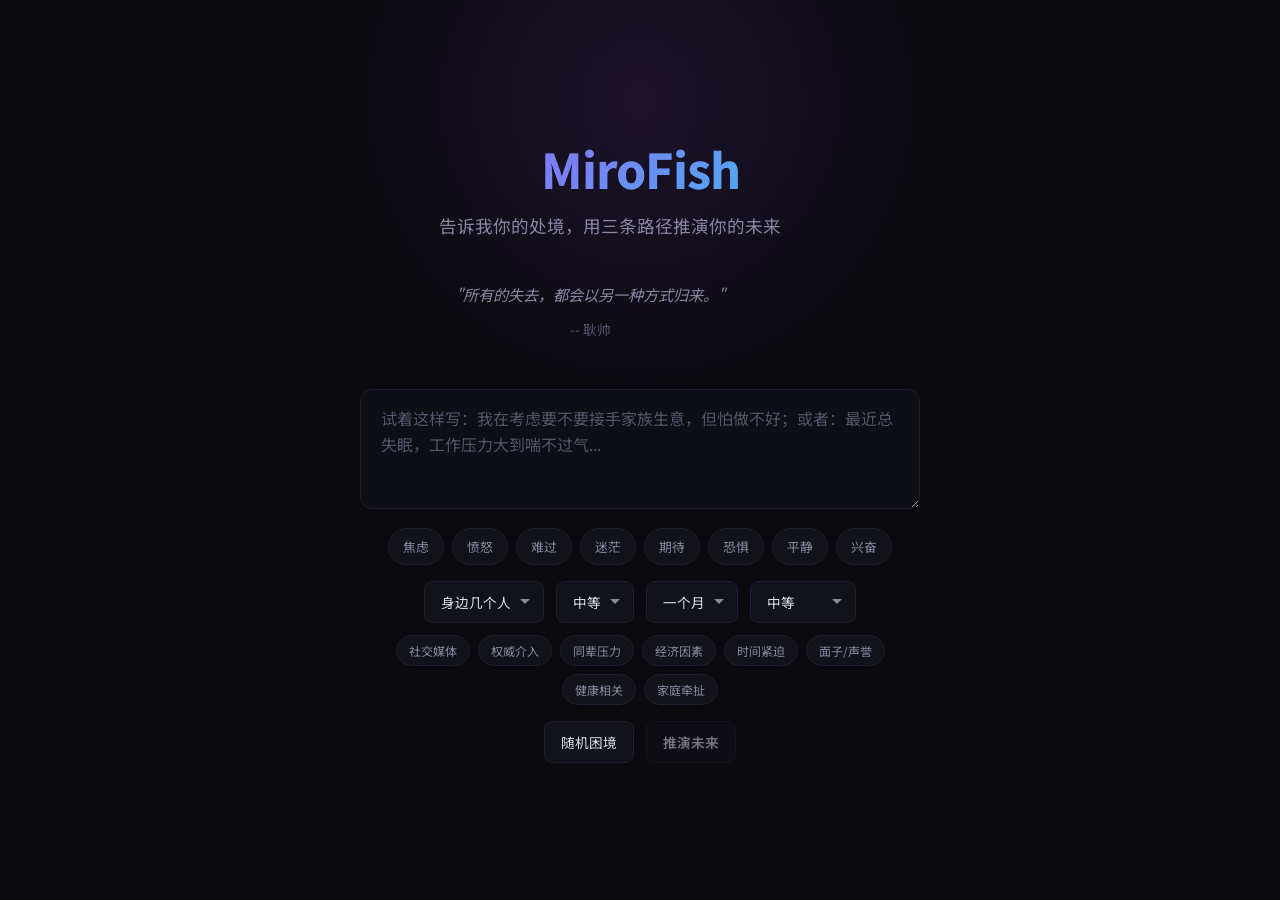
==== commit eeda1a83: "feat: MiroFish v9 — scroll narrative with dark neon theme - Scroll-driven layout with IntersectionOb" ====
--- a/mirofish-v9/index.html
+++ b/mirofish-v9/index.html
@@ -3,333 +3,253 @@
 <head>
   <meta charset="UTF-8">
   <meta name="viewport" content="width=device-width, initial-scale=1.0">
-  <title>MiroFish · 未来推演 v9</title>
-  <link rel="icon" href="data:image/svg+xml,<svg xmlns='http://www.w3.org/2000/svg' viewBox='0 0 32 32'><circle cx='16' cy='16' r='14' fill='%23c9a96e'/><circle cx='16' cy='16' r='6' fill='%230a0a0a'/></svg>">
-  <link href="https://fonts.googleapis.com/css2?family=Inter:wght@300;400;500;600;700;800&family=Noto+Serif+SC:wght@400;500;700&display=swap" rel="stylesheet">
+  <title>MiroFish v9 - 未来推演</title>
+  <link rel="icon" href="data:image/svg+xml,<svg xmlns='http://www.w3.org/2000/svg' viewBox='0 0 32 32'><circle cx='16' cy='16' r='14' fill='%23a855f7'/><circle cx='16' cy='16' r='6' fill='%230a0a0f'/></svg>">
+  <link href="https://fonts.googleapis.com/css2?family=Inter:wght@300;400;500;600;700;800&family=Noto+Sans+SC:wght@300;400;500;700&family=JetBrains+Mono:wght@400;700&display=swap" rel="stylesheet">
   <link rel="stylesheet" href="styles.css">
 </head>
 <body>
-  <!-- 背景层 -->
-  <canvas id="bgCanvas"></canvas>
-  <div class="scanline" id="scanline"></div>
-  <div class="vignette"></div>
-  <div class="cursor-glow" id="cursorGlow"></div>
-
-  <div class="app">
-    <!-- ===== 输入阶段 ===== -->
-    <section id="phaseInput" class="phase active">
-      <div class="phase-inner">
-        <header class="header">
-          <div class="logo-mark">
-            <div class="logo-orb"></div>
-            <div class="logo-ring"></div>
-            <div class="logo-ring ring-2"></div>
+
+  <!-- Loading Overlay -->
+  <div class="loading-overlay" id="loadingOverlay">
+    <div class="loading-spinner"></div>
+    <div class="loading-text" id="loadingText">正在分析...</div>
+    <div class="loading-insight" id="loadingInsightText"></div>
+    <div class="loading-progress">
+      <div class="loading-progress-bar" id="loadingProgress"></div>
+    </div>
+  </div>
+
+  <!-- ===== Hero Section ===== -->
+  <section id="hero" class="section">
+    <div class="container">
+      <h1 class="hero-title">MiroFish</h1>
+      <p class="hero-subtitle">告诉我你的处境，用三条路径推演你的未来</p>
+
+      <div class="daily-quote" id="dailyQuote"></div>
+
+      <div class="input-area">
+        <textarea id="userInput" placeholder="试着这样写：我在考虑要不要接手家族生意，但怕做不好；或者：最近总失眠，工作压力大到喘不过气..."></textarea>
+
+        <div class="mood-selector">
+          <button class="mood-btn" data-mood="anxious">焦虑</button>
+          <button class="mood-btn" data-mood="angry">愤怒</button>
+          <button class="mood-btn" data-mood="sad">难过</button>
+          <button class="mood-btn" data-mood="confused">迷茫</button>
+          <button class="mood-btn" data-mood="hopeful">期待</button>
+          <button class="mood-btn" data-mood="fearful">恐惧</button>
+          <button class="mood-btn" data-mood="neutral">平静</button>
+          <button class="mood-btn" data-mood="excited">兴奋</button>
+        </div>
+
+        <div class="controls-row">
+          <select id="slScope">
+            <option value="1">仅自己</option>
+            <option value="2" selected>身边几个人</option>
+            <option value="3">一个群体</option>
+            <option value="4">大范围</option>
+            <option value="5">全社会</option>
+          </select>
+          <select id="slIntensity">
+            <option value="1">微弱</option>
+            <option value="2">轻微</option>
+            <option value="3" selected>中等</option>
+            <option value="4">强烈</option>
+            <option value="5">剧烈</option>
+          </select>
+          <select id="slTime">
+            <option value="1">一周</option>
+            <option value="2">两周</option>
+            <option value="3" selected>一个月</option>
+            <option value="4">三个月</option>
+            <option value="5">一年</option>
+          </select>
+          <select id="slUncertainty">
+            <option value="1">几乎确定</option>
+            <option value="2">比较确定</option>
+            <option value="3" selected>中等</option>
+            <option value="4">不确定</option>
+            <option value="5">完全未知</option>
+          </select>
+        </div>
+
+        <div class="factors-grid">
+          <button class="factor-chip" data-factor="media">社交媒体</button>
+          <button class="factor-chip" data-factor="authority">权威介入</button>
+          <button class="factor-chip" data-factor="peer">同辈压力</button>
+          <button class="factor-chip" data-factor="money">经济因素</button>
+          <button class="factor-chip" data-factor="time">时间紧迫</button>
+          <button class="factor-chip" data-factor="reputation">面子/声誉</button>
+          <button class="factor-chip" data-factor="health">健康相关</button>
+          <button class="factor-chip" data-factor="family">家庭牵扯</button>
+        </div>
+
+        <div class="controls-row mt-16">
+          <button class="btn-random" id="btnRandom">随机困境</button>
+          <button class="btn-primary" id="btnAnalyze" disabled>推演未来</button>
+        </div>
+      </div>
+    </div>
+  </section>
+
+  <!-- ===== Results (hidden until analysis) ===== -->
+  <div id="results" class="hidden">
+
+    <!-- Empathy -->
+    <section class="section visible" style="min-height:auto;padding:60px 0">
+      <div class="container">
+        <div class="empathy-card">
+          <div class="empathy-text" id="empathyText"></div>
+          <div class="domain-tag" id="domainTag"></div>
+        </div>
+      </div>
+    </section>
+
+    <!-- River of Fate -->
+    <section class="section">
+      <div class="container">
+        <div class="section-header">
+          <h2>命运河流</h2>
+          <p class="section-sub">三条支流，三种可能</p>
+        </div>
+        <div class="river-container">
+          <canvas class="river-canvas" id="riverCanvas"></canvas>
+        </div>
+      </div>
+    </section>
+
+    <!-- Three Path Cards -->
+    <section class="section">
+      <div class="container">
+        <div class="section-header">
+          <h2>三条推演路径</h2>
+          <p class="section-sub">基于你的处境，以下是三种可能的走向</p>
+        </div>
+        <div class="paths-grid">
+          <div class="path-card optimistic" id="path-optimistic"></div>
+          <div class="path-card neutral" id="path-neutral"></div>
+          <div class="path-card pessimistic" id="path-pessimistic"></div>
+        </div>
+      </div>
+    </section>
+
+    <!-- Radar Chart -->
+    <section class="section">
+      <div class="container">
+        <div class="section-header">
+          <h2>心理画像</h2>
+          <p class="section-sub">基于你的文字分析生成</p>
+        </div>
+        <div class="radar-container">
+          <div class="radar-canvas-wrap">
+            <canvas class="radar-canvas" id="radarCanvas"></canvas>
           </div>
-          <h1 class="title">
-            <span class="title-line">未来推演</span>
-            <span class="title-sub">告诉我你的处境，我用三条路径推演你的未来</span>
-          </h1>
-        </header>
-
-        <div class="daily-inspiration" id="dailyInspiration">
-          <div class="inspiration-icon">D</div>
-          <div>
-            <div class="inspiration-text" id="inspirationText">加载中...</div>
-            <div class="inspiration-author" id="inspirationAuthor"></div>
-          </div>
-        </div>
-
-        <div class="scene-carousel">
-          <div class="scene-track" id="sceneTrack">
-            <button class="scene-card" data-text="我最近在纠结要不要跳槽，现在的工作稳定但没激情" data-mood="confused">
-              <div class="scene-icon">C</div>
-              <div class="scene-title">职业十字路口</div>
-              <div class="scene-desc">稳定 vs 激情</div>
-            </button>
-            <button class="scene-card" data-text="和对象吵架了，冷战三天了，不知道该不该先低头" data-mood="sad">
-              <div class="scene-icon">H</div>
-              <div class="scene-title">感情僵局</div>
-              <div class="scene-desc">冷战第三天</div>
-            </button>
-            <button class="scene-card" data-text="公司要裁员，人心惶惶，不知道自己安不安全" data-mood="anxious">
-              <div class="scene-icon">W</div>
-              <div class="scene-title">职场风暴</div>
-              <div class="scene-desc">裁员传闻四起</div>
-            </button>
-            <button class="scene-card" data-text="想创业，但不确定时机对不对，怕失败" data-mood="anxious">
-              <div class="scene-icon">R</div>
-              <div class="scene-title">创业抉择</div>
-              <div class="scene-desc">梦想 vs 现实</div>
-            </button>
-            <button class="scene-card" data-text="AI 技术发展太快了，感觉自己的技能要被淘汰了" data-mood="fearful">
-              <div class="scene-icon">A</div>
-              <div class="scene-title">AI 时代焦虑</div>
-              <div class="scene-desc">会被取代吗</div>
-            </button>
-            <button class="scene-card" data-text="投资的股票连续跌了一周，要不要割肉" data-mood="anxious">
-              <div class="scene-icon">S</div>
-              <div class="scene-title">投资焦虑</div>
-              <div class="scene-desc">割肉还是坚守</div>
-            </button>
-            <button class="scene-card" data-text="孩子要高考了，全家压力都很大" data-mood="anxious">
-              <div class="scene-icon">E</div>
-              <div class="scene-title">高考倒计时</div>
-              <div class="scene-desc">全家总动员</div>
-            </button>
-            <button class="scene-card" data-text="想搬家/换城市生活，但不确定新环境会怎样" data-mood="hopeful">
-              <div class="scene-icon">M</div>
-              <div class="scene-title">城市迁徙</div>
-              <div class="scene-desc">新城市新生活</div>
-            </button>
-            <button class="scene-card" data-text="身体检查出一些问题，很担心" data-mood="fearful">
-              <div class="scene-icon">P</div>
-              <div class="scene-title">健康警报</div>
-              <div class="scene-desc">体检异常</div>
-            </button>
-            <button class="scene-card" data-text="想做自媒体副业，但不知道能不能做起来" data-mood="hopeful">
-              <div class="scene-icon">V</div>
-              <div class="scene-title">副业探索</div>
-              <div class="scene-desc">第二曲线</div>
-            </button>
-            <button class="scene-card" data-text="信用卡欠了好几万，每个月都在拆东墙补西墙" data-mood="anxious">
-              <div class="scene-icon">D</div>
-              <div class="scene-title">债务漩涡</div>
-              <div class="scene-desc">越还越多</div>
-            </button>
-            <button class="scene-card" data-text="和父母因为催婚大吵了一架，现在关系很僵" data-mood="angry">
-              <div class="scene-icon">F</div>
-              <div class="scene-title">家庭冲突</div>
-              <div class="scene-desc">催婚风暴</div>
-            </button>
-          </div>
-        </div>
-
-        <div class="input-container">
-          <div class="input-glow"></div>
-          <textarea id="userInput" placeholder="试着这样写：我在考虑要不要接手家族生意，但怕做不好；或者：最近总失眠，工作压力大到喘不过气..." rows="4"></textarea>
-          <div class="input-bar">
-            <div class="mood-mini" id="moodMini">
-              <button class="mood-chip" data-mood="anxious">焦虑</button>
-              <button class="mood-chip" data-mood="angry">愤怒</button>
-              <button class="mood-chip" data-mood="sad">难过</button>
-              <button class="mood-chip" data-mood="confused">迷茫</button>
-              <button class="mood-chip" data-mood="hopeful">期待</button>
-              <button class="mood-chip" data-mood="fearful">恐惧</button>
-              <button class="mood-chip" data-mood="neutral">平静</button>
-              <button class="mood-chip" data-mood="excited">兴奋</button>
-            </div>
-            <div style="display:flex;gap:6px;align-items:center;">
-              <button id="btnRandomDilemma" class="btn-random-dilemma">随机困境</button>
-              <button id="btnNext" class="btn-glow" disabled>
-                <span>推演未来</span>
-                <div class="btn-shine"></div>
-              </button>
-            </div>
-          </div>
-        </div>
-      </div>
-    </section>
-
-    <!-- ===== 校准阶段 ===== -->
-    <section id="phaseCalibrate" class="phase">
-      <div class="phase-inner">
-        <div class="phase-nav">
-          <button id="btnBack" class="btn-ghost">&larr; 返回</button>
-          <h2>校准推演参数</h2>
-          <div></div>
-        </div>
-
-        <div class="keyword-cloud" id="keywordCloud"></div>
-
-        <div class="slider-stack">
-          <div class="slider-row">
-            <div class="slider-info">
-              <span class="slider-label">影响范围</span>
-              <span class="slider-val" id="valScope">身边几个人</span>
-            </div>
-            <input type="range" id="slScope" min="1" max="5" value="2" class="range-slider">
-            <div class="slider-range"><span>仅自己</span><span>全社会</span></div>
-          </div>
-          <div class="slider-row">
-            <div class="slider-info">
-              <span class="slider-label">情绪强度</span>
-              <span class="slider-val" id="valIntensity">中等</span>
-            </div>
-            <input type="range" id="slIntensity" min="1" max="5" value="3" class="range-slider">
-            <div class="slider-range"><span>平静</span><span>激烈</span></div>
-          </div>
-          <div class="slider-row">
-            <div class="slider-info">
-              <span class="slider-label">时间跨度</span>
-              <span class="slider-val" id="valTime">一个月</span>
-            </div>
-            <input type="range" id="slTime" min="1" max="5" value="3" class="range-slider">
-            <div class="slider-range"><span>一周</span><span>一年</span></div>
-          </div>
-          <div class="slider-row">
-            <div class="slider-info">
-              <span class="slider-label">不确定性</span>
-              <span class="slider-val" id="valUncertainty">中等</span>
-            </div>
-            <input type="range" id="slUncertainty" min="1" max="5" value="3" class="range-slider">
-            <div class="slider-range"><span>确定</span><span>完全未知</span></div>
-          </div>
-        </div>
-
-        <div class="factors-wrap">
-          <p class="factors-title">还有哪些相关因素？</p>
-          <div class="factor-grid" id="factorGrid">
-            <button class="factor-chip" data-factor="media">社交媒体放大</button>
-            <button class="factor-chip" data-factor="authority">权威介入</button>
-            <button class="factor-chip" data-factor="peer">同辈压力</button>
-            <button class="factor-chip" data-factor="money">经济因素</button>
-            <button class="factor-chip" data-factor="time">时间紧迫</button>
-            <button class="factor-chip" data-factor="reputation">面子/声誉</button>
-            <button class="factor-chip" data-factor="health">健康相关</button>
-            <button class="factor-chip" data-factor="family">家庭牵扯</button>
-          </div>
-        </div>
-
-        <div class="phase-footer">
-          <button id="btnStart" class="btn-glow large">
-            <span>开始三路径推演</span>
-            <div class="btn-shine"></div>
-          </button>
-        </div>
-      </div>
-    </section>
-
-    <!-- ===== 推演阶段 ===== -->
-    <section id="phaseSimulate" class="phase">
-      <div class="phase-inner">
-        <div class="sim-bar">
-          <div class="sim-status">
-            <div class="pulse-dot"></div>
-            <span id="simLabel">推演中</span>
-          </div>
-          <div class="sim-engine" id="simEngine">本地引擎</div>
-        </div>
-
-        <div class="empathy-section" id="empathySection">
-          <div class="empathy-icon">E</div>
-          <div class="empathy-text" id="empathyText"></div>
-        </div>
-
-        <div class="sim-progress">
-          <div class="sim-progress-bar" id="simProgressBar"></div>
-        </div>
-        <div class="sim-steps" id="simSteps"></div>
-
-        <!-- 加载洞察轮播 -->
-        <div class="loading-insights" id="loadingInsights"></div>
-      </div>
-    </section>
-
-    <!-- ===== 结果阶段 ===== -->
-    <section id="phaseResult" class="phase">
-      <div class="phase-inner">
-        <!-- 解析洞察 -->
-        <div class="parsed-insights" id="parsedInsights"></div>
-
-        <!-- 共鸣总结 -->
-        <div class="result-empathy" id="resultEmpathy">
-          <div class="empathy-avatar">E</div>
-          <div class="empathy-bubble" id="empathyBubble"></div>
-        </div>
-
-        <!-- 分析引擎结果区 -->
-        <div class="analysis-section" id="analysisSection">
-          <!-- 由 app.js 的 renderAnalysis() 动态填充 -->
-        </div>
-
-        <!-- 三路径标题 -->
-        <div class="paths-header">
-          <h2 class="paths-title">三条推演路径</h2>
-          <p class="paths-sub">基于你的处境，以下是三种可能的走向</p>
-        </div>
-
-        <!-- 三路径卡片 -->
-        <div class="paths-grid" id="pathsGrid">
-          <div class="path-card path-optimistic">
-            <div class="path-header">
-              <div class="path-icon path-icon-up">U</div>
-              <h3 class="path-name">乐观路径</h3>
-              <div class="path-prob" id="probOptimistic"></div>
-              <button class="btn-twist" id="twistOptimistic" title="毒舌转折">!</button>
-            </div>
-            <div class="path-body" id="pathOptimistic"></div>
-          </div>
-
-          <div class="path-card path-neutral">
-            <div class="path-header">
-              <div class="path-icon path-icon-mid">N</div>
-              <h3 class="path-name">中性路径</h3>
-              <div class="path-prob" id="probNeutral"></div>
-              <button class="btn-twist" id="twistNeutral" title="毒舌转折">!</button>
-            </div>
-            <div class="path-body" id="pathNeutral"></div>
-          </div>
-
-          <div class="path-card path-pessimistic">
-            <div class="path-header">
-              <div class="path-icon path-icon-down">D</div>
-              <h3 class="path-name">悲观路径</h3>
-              <div class="path-prob" id="probPessimistic"></div>
-              <button class="btn-twist" id="twistPessimistic" title="毒舌转折">!</button>
-            </div>
-            <div class="path-body" id="pathPessimistic"></div>
-          </div>
-        </div>
-
-        <!-- 统计数据 -->
-        <div class="section-block">
-          <h3 class="section-title">真实数据</h3>
-          <div class="stats-grid" id="statsGrid"></div>
-        </div>
-
-        <!-- 行动建议 -->
-        <div class="section-block">
-          <h3 class="section-title">行动建议</h3>
-          <div class="advice-list" id="adviceList"></div>
-        </div>
-
-        <!-- 三联阅读卡片 -->
-        <div class="section-block">
-          <h3 class="section-title">延伸阅读</h3>
-          <div class="reading-cards" id="readingCards"></div>
-        </div>
-
-        <!-- 心理学洞察 -->
-        <div class="section-block">
-          <h3 class="section-title">心理学洞察</h3>
-          <div class="insight-card" id="insightCard"></div>
-        </div>
-
-        <!-- 决策日志 -->
-        <div class="section-block">
-          <h3 class="section-title">决策日志</h3>
-          <div class="journal-list" id="journalList"></div>
-        </div>
-
-        <!-- 操作栏 -->
-        <div class="action-row">
-          <button id="btnExport" class="btn-ghost">截图保存</button>
-          <button id="btnShare" class="btn-ghost">复制分享</button>
-          <button id="btnAudioToggle" class="btn-ghost">音效: 开</button>
-          <button id="btnNew" class="btn-glow">新推演</button>
-        </div>
-
-        <!-- 免责声明 -->
-        <div class="disclaimer">
-          <div class="disclaimer-text">推演基于你的输入生成，不构成现实建议</div>
-        </div>
-      </div>
-    </section>
+          <div class="radar-legend" id="radarLegend"></div>
+        </div>
+      </div>
+    </section>
+
+    <!-- Animated Stats -->
+    <section class="section">
+      <div class="container">
+        <div class="section-header">
+          <h2>真实数据</h2>
+          <p class="section-sub">来自行为心理学和统计研究</p>
+        </div>
+        <div class="stats-grid" id="statsGrid"></div>
+      </div>
+    </section>
+
+    <!-- Decision Matrix -->
+    <section class="section">
+      <div class="container">
+        <div class="section-header">
+          <h2>决策矩阵</h2>
+          <p class="section-sub">多维度评估你的选项</p>
+        </div>
+        <div class="matrix-container" id="decisionMatrix"></div>
+      </div>
+    </section>
+
+    <!-- Reading Cards -->
+    <section class="section">
+      <div class="container">
+        <div class="section-header">
+          <h2>延伸阅读</h2>
+          <p class="section-sub">名言、历史类比与心理学概念</p>
+        </div>
+        <div class="reading-grid" id="readingCards"></div>
+      </div>
+    </section>
+
+    <!-- Psychology Insight -->
+    <section class="section">
+      <div class="container">
+        <div class="section-header">
+          <h2>心理学洞察</h2>
+          <p class="section-sub">理解你此刻的心理机制</p>
+        </div>
+        <div class="psychology-card" id="psychologyCard"></div>
+      </div>
+    </section>
+
+    <!-- Advice -->
+    <section class="section">
+      <div class="container">
+        <div class="section-header">
+          <h2>行动建议</h2>
+          <p class="section-sub">基于分析给出的可执行步骤</p>
+        </div>
+        <div class="advice-list" id="adviceList"></div>
+      </div>
+    </section>
+
+    <!-- Analysis Chain -->
+    <section class="section">
+      <div class="container">
+        <div class="section-header">
+          <h2>分析推理</h2>
+          <p class="section-sub">多框架驱动的深度分析</p>
+        </div>
+        <div id="analysisContent"></div>
+      </div>
+    </section>
+
+    <!-- Actions -->
+    <section class="section" style="min-height:auto;padding:40px 0">
+      <div class="container">
+        <div class="actions-bar">
+          <button class="btn-outline" id="btnAgain">重新推演</button>
+          <button class="btn-outline" id="btnShare">复制分享</button>
+        </div>
+      </div>
+    </section>
+
+    <!-- Disclaimer -->
+    <div class="disclaimer">
+      <div class="container">
+        <p>推演基于你的输入生成，不构成现实建议。所有数据来自公开研究，仅供参考。MiroFish v9 - 社会学驱动的叙事引擎。</p>
+      </div>
+    </div>
+
+  </div>
+
+  <!-- Vote Popup -->
+  <div class="vote-popup" id="votePopup">
+    <div class="vote-card">
+      <h3>你觉得最可能发生的是哪条？</h3>
+      <p class="vote-subtitle">你的选择会帮助我们改进推演模型</p>
+      <div class="vote-options">
+        <button class="vote-option" data-path="optimistic">乐观路径</button>
+        <button class="vote-option" data-path="neutral">中性路径</button>
+        <button class="vote-option" data-path="pessimistic">悲观路径</button>
+      </div>
+      <button class="vote-close">跳过</button>
+    </div>
   </div>
 
   <script src="data.js"></script>
   <script src="engine.js"></script>
-  <script src="audio.js"></script>
   <script src="app.js"></script>
 </body>
 </html>
--- a/mirofish-v9/styles.css
+++ b/mirofish-v9/styles.css
@@ -1,1457 +1,1185 @@
-/* ============================================
-   MiroFish v9 - 深色美学
-   深邃黑底 / 琥珀金点缀 / 流畅动效 / 无emoji
-   ============================================ */
+/* MiroFish v9 — 暗色主题 + 霓虹紫/青 + 滚动叙事 */
+
+/* ===== Reset & Base ===== */
+*, *::before, *::after { margin: 0; padding: 0; box-sizing: border-box; }
 
 :root {
-  --bg: #0a0a0a;
-  --bg2: rgba(255,255,255,0.03);
-  --bg3: rgba(255,255,255,0.05);
-  --card: rgba(255,255,255,0.04);
-  --border: rgba(255,255,255,0.08);
-  --border-hover: rgba(255,255,255,0.15);
-  --text: #e8e4de;
-  --text2: #a09890;
-  --text3: #5a5550;
-  --accent: #c9a96e;
-  --accent-soft: rgba(201,169,110,0.1);
-  --accent-glow: rgba(201,169,110,0.2);
-  --green: #6b8f71;
-  --green-soft: rgba(107,143,113,0.12);
-  --yellow: #b8a04e;
-  --yellow-soft: rgba(184,160,78,0.12);
-  --red: #c45c4a;
-  --red-soft: rgba(196,92,74,0.12);
-  --blue: #5a7fa0;
-  --blue-soft: rgba(90,127,160,0.12);
-  --purple: #8b6faf;
-  --purple-soft: rgba(139,111,175,0.12);
-  --cyan: #5a9e9e;
-  --radius: 6px;
-  --font: 'Inter', 'Noto Serif SC', -apple-system, sans-serif;
-  --transition: 0.25s cubic-bezier(0.23,1,0.32,1);
-}
-
-*, *::before, *::after { margin: 0; padding: 0; box-sizing: border-box; }
-html { font-size: 16px; scroll-behavior: smooth; }
+  --bg: #0a0a0f;
+  --bg-card: #12121a;
+  --bg-card-hover: #1a1a26;
+  --bg-input: #0e0e16;
+  --border: #1e1e2e;
+  --border-glow: #6c3baa33;
+  --text: #e0e0e8;
+  --text-dim: #8888a0;
+  --text-muted: #55556a;
+  --accent-purple: #a855f7;
+  --accent-cyan: #22d3ee;
+  --accent-pink: #ec4899;
+  --accent-green: #34d399;
+  --accent-orange: #f59e0b;
+  --accent-red: #ef4444;
+  --gradient-hero: linear-gradient(135deg, #a855f7 0%, #22d3ee 100%);
+  --gradient-card: linear-gradient(145deg, #12121a 0%, #1a1028 100%);
+  --shadow-glow: 0 0 30px rgba(168, 85, 247, 0.15);
+  --shadow-card: 0 4px 24px rgba(0, 0, 0, 0.4);
+  --radius: 12px;
+  --radius-sm: 8px;
+  --radius-lg: 20px;
+  --transition: 0.3s cubic-bezier(0.4, 0, 0.2, 1);
+  --font-sans: 'Noto Sans SC', -apple-system, BlinkMacSystemFont, sans-serif;
+  --font-mono: 'JetBrains Mono', 'Fira Code', monospace;
+}
+
+html {
+  scroll-behavior: smooth;
+  font-size: 16px;
+}
+
 body {
-  font-family: var(--font);
+  font-family: var(--font-sans);
   background: var(--bg);
   color: var(--text);
-  min-height: 100vh;
+  line-height: 1.7;
   overflow-x: hidden;
   -webkit-font-smoothing: antialiased;
-  font-weight: 400;
-  line-height: 1.7;
-}
-
-/* ===== 背景粒子 ===== */
-#bgCanvas {
-  position: fixed; top: 0; left: 0;
-  width: 100%; height: 100%;
-  z-index: 0; pointer-events: none;
-}
-
-/* 光晕跟随鼠标 */
-.cursor-glow {
-  position: fixed;
-  width: 400px; height: 400px;
-  border-radius: 50%;
-  pointer-events: none;
-  z-index: 0;
-  background: radial-gradient(circle, rgba(201,169,110,0.04) 0%, transparent 70%);
-  transform: translate(-50%, -50%);
-  transition: opacity 0.3s;
-}
-
-/* 扫描线 */
-.scanline {
-  position: fixed; top: 0; left: 0;
-  width: 100%; height: 100%;
-  pointer-events: none; z-index: 0;
+}
+
+/* ===== Scrollbar ===== */
+::-webkit-scrollbar { width: 6px; }
+::-webkit-scrollbar-track { background: var(--bg); }
+::-webkit-scrollbar-thumb { background: #333350; border-radius: 3px; }
+::-webkit-scrollbar-thumb:hover { background: #444466; }
+
+/* ===== Typography ===== */
+h1, h2, h3, h4 { font-weight: 700; line-height: 1.3; }
+h1 { font-size: 2.2rem; }
+h2 { font-size: 1.6rem; }
+h3 { font-size: 1.2rem; }
+p { color: var(--text); }
+a { color: var(--accent-cyan); text-decoration: none; transition: var(--transition); }
+a:hover { opacity: 0.8; }
+
+/* ===== Layout ===== */
+.container { max-width: 800px; margin: 0 auto; padding: 0 24px; }
+
+/* ===== Scroll Narrative Section ===== */
+.section {
+  min-height: 100vh;
+  padding: 80px 0;
+  display: flex;
+  flex-direction: column;
+  justify-content: center;
   opacity: 0;
-  transition: opacity 0.5s;
-}
-.scanline.active { opacity: 1; }
-.scanline::before {
-  content: '';
-  position: absolute; left: 0;
-  width: 100%; height: 3px;
-  background: rgba(201,169,110,0.06);
-  animation: scanMove 4s linear infinite;
-}
-@keyframes scanMove { 0% { top: -5%; } 100% { top: 105%; } }
-
-/* 暗角 */
-.vignette {
-  position: fixed; top: 0; left: 0;
-  width: 100%; height: 100%;
-  pointer-events: none; z-index: 0;
-  background: radial-gradient(ellipse at center, transparent 40%, rgba(0,0,0,0.5) 100%);
-}
-
-/* ===== 应用容器 ===== */
-.app {
-  position: relative; z-index: 1;
-  max-width: 680px;
-  margin: 0 auto;
-  padding: 0 20px;
-  min-height: 100vh;
-}
-
-/* ===== 阶段切换 ===== */
-.phase {
-  display: none;
-  animation: phaseIn 0.5s cubic-bezier(0.23,1,0.32,1) forwards;
-}
-.phase.active { display: block; }
-.phase-inner { padding-bottom: 40px; }
-
-@keyframes phaseIn {
-  from { opacity: 0; transform: translateY(20px); }
-  to { opacity: 1; transform: translateY(0); }
-}
-
-/* ===== 头部 ===== */
-.header {
+  transform: translateY(40px);
+  transition: opacity 0.8s ease, transform 0.8s ease;
+}
+
+.section.visible {
+  opacity: 1;
+  transform: translateY(0);
+}
+
+.section-header {
   text-align: center;
-  padding: 48px 0 28px;
-}
-
-.logo-mark {
-  position: relative;
-  width: 60px; height: 60px;
-  margin: 0 auto 16px;
-}
-
-.logo-orb {
-  position: absolute; top: 50%; left: 50%;
-  transform: translate(-50%, -50%);
-  width: 16px; height: 16px;
-  border-radius: 50%;
-  background: var(--accent);
-  box-shadow: 0 0 24px var(--accent-glow);
-  animation: orbPulse 3s ease-in-out infinite;
-}
-
-.logo-ring {
-  position: absolute; top: 0; left: 0;
-  width: 100%; height: 100%;
-  border-radius: 50%;
-  border: 1px solid var(--border);
-  border-top-color: var(--accent);
-  animation: ringRotate 10s linear infinite;
-}
-
-.logo-ring-inner {
-  position: absolute; top: 8px; left: 8px;
-  width: calc(100% - 16px); height: calc(100% - 16px);
-  border-radius: 50%;
-  border: 1px solid rgba(255,255,255,0.04);
-  border-bottom-color: var(--accent);
-  animation: ringRotate 6s linear infinite reverse;
-}
-
-@keyframes orbPulse {
-  0%, 100% { transform: translate(-50%, -50%) scale(1); box-shadow: 0 0 24px var(--accent-glow); }
-  50% { transform: translate(-50%, -50%) scale(1.15); box-shadow: 0 0 36px var(--accent-glow); }
-}
-
-@keyframes ringRotate { from { transform: rotate(0deg); } to { transform: rotate(360deg); } }
-
-.title {
-  display: flex; flex-direction: column;
-  align-items: center; gap: 6px;
-}
-
-.title-line {
-  font-family: 'Noto Serif SC', serif;
-  font-size: 1.8rem; font-weight: 700;
-  letter-spacing: 0.08em;
-  background: linear-gradient(135deg, var(--text), var(--accent));
+  margin-bottom: 48px;
+}
+
+.section-header h2 {
+  background: var(--gradient-hero);
   -webkit-background-clip: text;
   -webkit-text-fill-color: transparent;
-}
-
-.title-sub {
-  font-size: 0.82rem;
-  color: var(--text3);
-  font-weight: 400;
-  max-width: 360px;
+  background-clip: text;
+  margin-bottom: 8px;
+}
+
+.section-header .section-sub {
+  color: var(--text-dim);
+  font-size: 0.9rem;
+}
+
+/* ===== Hero Section ===== */
+#hero {
+  min-height: 100vh;
+  display: flex;
+  flex-direction: column;
+  justify-content: center;
+  align-items: center;
+  text-align: center;
+  position: relative;
+  opacity: 1;
+  transform: none;
+}
+
+#hero::before {
+  content: '';
+  position: absolute;
+  top: -200px;
+  left: 50%;
+  transform: translateX(-50%);
+  width: 600px;
+  height: 600px;
+  background: radial-gradient(circle, rgba(168, 85, 247, 0.12) 0%, transparent 70%);
+  pointer-events: none;
+}
+
+.hero-title {
+  font-size: 3rem;
+  font-weight: 800;
+  background: var(--gradient-hero);
+  -webkit-background-clip: text;
+  -webkit-text-fill-color: transparent;
+  background-clip: text;
+  margin-bottom: 12px;
+  letter-spacing: -1px;
+}
+
+.hero-subtitle {
+  color: var(--text-dim);
+  font-size: 1.1rem;
+  margin-bottom: 40px;
+  max-width: 500px;
+}
+
+/* ===== Daily Quote ===== */
+.daily-quote {
+  font-size: 0.95rem;
+  color: var(--text-dim);
+  margin-bottom: 48px;
   font-style: italic;
-}
-
-/* ===== 每日灵感 ===== */
-.daily-inspiration {
-  display: flex; align-items: flex-start; gap: 12px;
-  padding: 14px 16px;
-  background: var(--bg2);
-  border: 1px solid var(--border);
-  border-left: 2px solid var(--accent);
-  margin-bottom: 24px;
-}
-
-.inspiration-text {
-  font-family: 'Noto Serif SC', serif;
+  max-width: 460px;
+  line-height: 1.8;
+}
+
+.daily-quote .quote-author {
+  display: block;
+  margin-top: 8px;
+  font-style: normal;
+  color: var(--text-muted);
   font-size: 0.85rem;
-  color: var(--text2);
-  line-height: 1.7;
-  font-style: italic;
-}
-
-.inspiration-author {
-  font-size: 0.7rem;
-  color: var(--text3);
-  margin-top: 4px;
-}
-
-.inspiration-mark {
-  color: var(--accent);
-  font-size: 1.2rem;
-  flex-shrink: 0;
-  line-height: 1;
-  font-family: 'Noto Serif SC', serif;
-}
-
-/* ===== 场景轮播 ===== */
-.scene-carousel {
-  margin-bottom: 24px;
-  overflow: hidden;
-  position: relative;
-}
-
-.scene-carousel::before, .scene-carousel::after {
-  content: ''; position: absolute; top: 0;
-  width: 32px; height: 100%; z-index: 2; pointer-events: none;
-}
-.scene-carousel::before { left: 0; background: linear-gradient(to right, var(--bg), transparent); }
-.scene-carousel::after { right: 0; background: linear-gradient(to left, var(--bg), transparent); }
-
-.scene-track {
-  display: flex; gap: 8px;
-  overflow-x: auto;
-  padding: 2px;
-  scroll-snap-type: x mandatory;
-  scrollbar-width: none;
-}
-.scene-track::-webkit-scrollbar { display: none; }
-
-.scene-card {
-  flex-shrink: 0; width: 120px;
-  padding: 14px 10px;
-  background: var(--bg2);
+}
+
+/* ===== Input Area ===== */
+.input-area {
+  width: 100%;
+  max-width: 560px;
+}
+
+.input-area textarea {
+  width: 100%;
+  min-height: 120px;
+  padding: 16px 20px;
+  background: var(--bg-input);
   border: 1px solid var(--border);
   border-radius: var(--radius);
+  color: var(--text);
+  font-family: var(--font-sans);
+  font-size: 1rem;
+  line-height: 1.6;
+  resize: vertical;
+  transition: var(--transition);
+  outline: none;
+}
+
+.input-area textarea:focus {
+  border-color: var(--accent-purple);
+  box-shadow: 0 0 0 3px rgba(168, 85, 247, 0.15);
+}
+
+.input-area textarea::placeholder {
+  color: var(--text-muted);
+}
+
+/* ===== Controls Row ===== */
+.controls-row {
+  display: flex;
+  gap: 12px;
+  margin-top: 16px;
+  flex-wrap: wrap;
+  justify-content: center;
+}
+
+.controls-row select,
+.controls-row button {
+  padding: 10px 16px;
+  background: var(--bg-card);
+  border: 1px solid var(--border);
+  border-radius: var(--radius-sm);
+  color: var(--text);
+  font-size: 0.85rem;
+  font-family: var(--font-sans);
   cursor: pointer;
-  transition: all var(--transition);
-  scroll-snap-align: start;
-  display: flex; flex-direction: column;
-  align-items: center; gap: 6px;
-  text-align: center;
-  font-family: var(--font);
+  transition: var(--transition);
+  outline: none;
+}
+
+.controls-row select:hover,
+.controls-row button:hover {
+  border-color: var(--accent-purple);
+  background: var(--bg-card-hover);
+}
+
+.controls-row select {
+  appearance: none;
+  -webkit-appearance: none;
+  background-image: url("data:image/svg+xml,%3Csvg xmlns='http://www.w3.org/2000/svg' width='12' height='12' viewBox='0 0 12 12'%3E%3Cpath fill='%238888a0' d='M6 8L1 3h10z'/%3E%3C/svg%3E");
+  background-repeat: no-repeat;
+  background-position: right 12px center;
+  padding-right: 32px;
+}
+
+/* ===== Mood Selector ===== */
+.mood-selector {
+  display: flex;
+  gap: 8px;
+  flex-wrap: wrap;
+  justify-content: center;
+  margin-top: 12px;
+}
+
+.mood-btn {
+  padding: 8px 14px;
+  background: var(--bg-card);
+  border: 1px solid var(--border);
+  border-radius: 20px;
+  color: var(--text-dim);
+  font-size: 0.8rem;
+  cursor: pointer;
+  transition: var(--transition);
+  font-family: var(--font-sans);
+}
+
+.mood-btn:hover {
+  border-color: var(--accent-purple);
+  color: var(--text);
+}
+
+.mood-btn.active {
+  background: rgba(168, 85, 247, 0.15);
+  border-color: var(--accent-purple);
+  color: var(--accent-purple);
+}
+
+/* ===== Primary Button ===== */
+.btn-primary {
+  padding: 14px 32px;
+  background: var(--gradient-hero);
+  border: none;
+  border-radius: var(--radius-sm);
+  color: #fff;
+  font-size: 1rem;
+  font-weight: 600;
+  cursor: pointer;
+  transition: var(--transition);
   position: relative;
   overflow: hidden;
-}
-
-.scene-card::before {
+  font-family: var(--font-sans);
+}
+
+.btn-primary:hover {
+  transform: translateY(-1px);
+  box-shadow: 0 4px 20px rgba(168, 85, 247, 0.4);
+}
+
+.btn-primary:active {
+  transform: translateY(0);
+}
+
+.btn-primary:disabled {
+  opacity: 0.5;
+  cursor: not-allowed;
+  transform: none;
+}
+
+/* ===== Random Dilemma Button ===== */
+.btn-random {
+  padding: 8px 16px;
+  background: transparent;
+  border: 1px dashed var(--border);
+  border-radius: var(--radius-sm);
+  color: var(--text-muted);
+  font-size: 0.8rem;
+  cursor: pointer;
+  transition: var(--transition);
+  font-family: var(--font-sans);
+}
+
+.btn-random:hover {
+  border-color: var(--accent-cyan);
+  color: var(--accent-cyan);
+}
+
+/* ===== Factors Grid ===== */
+.factors-grid {
+  display: flex;
+  flex-wrap: wrap;
+  gap: 8px;
+  margin-top: 12px;
+  justify-content: center;
+}
+
+.factor-chip {
+  padding: 6px 12px;
+  background: var(--bg-card);
+  border: 1px solid var(--border);
+  border-radius: 16px;
+  color: var(--text-dim);
+  font-size: 0.75rem;
+  cursor: pointer;
+  transition: var(--transition);
+  user-select: none;
+  font-family: var(--font-sans);
+}
+
+.factor-chip:hover {
+  border-color: var(--accent-purple);
+}
+
+.factor-chip.active {
+  background: rgba(168, 85, 247, 0.12);
+  border-color: var(--accent-purple);
+  color: var(--accent-purple);
+}
+
+/* ===== Loading ===== */
+.loading-overlay {
+  display: none;
+  position: fixed;
+  inset: 0;
+  background: rgba(10, 10, 15, 0.92);
+  z-index: 1000;
+  flex-direction: column;
+  align-items: center;
+  justify-content: center;
+}
+
+.loading-overlay.active {
+  display: flex;
+}
+
+.loading-spinner {
+  width: 48px;
+  height: 48px;
+  border: 3px solid var(--border);
+  border-top-color: var(--accent-purple);
+  border-radius: 50%;
+  animation: spin 0.8s linear infinite;
+  margin-bottom: 24px;
+}
+
+@keyframes spin { to { transform: rotate(360deg); } }
+
+.loading-text {
+  color: var(--text-dim);
+  font-size: 0.9rem;
+  margin-bottom: 8px;
+}
+
+.loading-insight {
+  color: var(--text-muted);
+  font-size: 0.8rem;
+  max-width: 400px;
+  text-align: center;
+  font-style: italic;
+  min-height: 2em;
+}
+
+.loading-progress {
+  width: 200px;
+  height: 3px;
+  background: var(--border);
+  border-radius: 2px;
+  margin-top: 16px;
+  overflow: hidden;
+}
+
+.loading-progress-bar {
+  height: 100%;
+  background: var(--gradient-hero);
+  border-radius: 2px;
+  width: 0%;
+  transition: width 0.4s ease;
+}
+
+/* ===== Empathy Section ===== */
+.empathy-card {
+  background: var(--gradient-card);
+  border: 1px solid var(--border);
+  border-radius: var(--radius-lg);
+  padding: 32px;
+  margin-bottom: 40px;
+  position: relative;
+  overflow: hidden;
+}
+
+.empathy-card::before {
   content: '';
-  position: absolute; top: 0; left: 0;
-  width: 100%; height: 2px;
-  background: linear-gradient(90deg, transparent, var(--accent), transparent);
-  transform: scaleX(0);
-  transition: transform 0.4s ease;
-}
-
-.scene-card:hover::before { transform: scaleX(1); }
-.scene-card:hover {
-  border-color: var(--border-hover);
-  transform: translateY(-3px);
-  background: var(--bg3);
-}
-.scene-card:active { transform: translateY(0); }
-
-.scene-icon {
-  width: 32px; height: 32px;
-  display: flex; align-items: center; justify-content: center;
-  border: 1px solid var(--border);
+  position: absolute;
+  top: 0;
+  left: 0;
+  right: 0;
+  height: 2px;
+  background: var(--gradient-hero);
+}
+
+.empathy-text {
+  font-size: 1.15rem;
+  line-height: 1.8;
+  color: var(--text);
+}
+
+.domain-tag {
+  display: inline-block;
+  padding: 4px 12px;
+  background: rgba(168, 85, 247, 0.12);
+  border-radius: 12px;
+  color: var(--accent-purple);
+  font-size: 0.8rem;
+  margin-top: 16px;
+}
+
+/* ===== River of Fate (Canvas) ===== */
+.river-container {
+  position: relative;
+  width: 100%;
+  height: 320px;
+  border-radius: var(--radius-lg);
+  overflow: hidden;
+  background: var(--bg-card);
+  border: 1px solid var(--border);
+}
+
+.river-canvas {
+  width: 100%;
+  height: 100%;
+}
+
+.river-labels {
+  position: absolute;
+  top: 16px;
+  right: 16px;
+  display: flex;
+  flex-direction: column;
+  gap: 8px;
+}
+
+.river-label {
+  display: flex;
+  align-items: center;
+  gap: 8px;
+  font-size: 0.75rem;
+  color: var(--text-dim);
+}
+
+.river-label .dot {
+  width: 8px;
+  height: 8px;
   border-radius: 50%;
-  color: var(--accent);
-  font-size: 0.75rem;
-  font-weight: 600;
-}
-
-.scene-title { font-size: 0.74rem; font-weight: 600; color: var(--text); }
-.scene-desc { font-size: 0.64rem; color: var(--text3); }
-
-/* ===== 输入区 ===== */
-.input-container { position: relative; }
-
-textarea {
-  width: 100%;
-  background: var(--bg2);
-  border: 1px solid var(--border);
-  border-radius: var(--radius);
-  padding: 14px 16px;
-  color: var(--text);
-  font-size: 0.9rem;
-  font-family: 'Noto Serif SC', serif;
-  resize: none; outline: none;
-  line-height: 1.8;
-  transition: border-color var(--transition), box-shadow var(--transition);
-  max-width: 65ch;
-}
-textarea::placeholder { color: var(--text3); font-size: 0.82rem; font-style: italic; }
-textarea:focus {
-  border-color: var(--accent);
-  box-shadow: 0 0 0 1px var(--accent-soft);
-}
-
-.input-bar {
-  display: flex;
-  justify-content: space-between;
-  align-items: center;
-  margin-top: 10px; gap: 8px;
-  flex-wrap: wrap;
-}
-
-/* ===== 随机困境 ===== */
-.btn-random-dilemma {
-  padding: 6px 14px;
-  background: var(--bg3);
-  border: 1px solid var(--border);
-  border-radius: var(--radius);
-  color: var(--text2);
-  font-size: 0.74rem;
-  cursor: pointer;
-  font-family: var(--font);
-  transition: all var(--transition);
-  white-space: nowrap;
-  letter-spacing: 0.05em;
-}
-
-.btn-random-dilemma:hover {
-  border-color: var(--accent);
-  color: var(--accent);
-}
-
-/* ===== 情绪芯片 ===== */
-.mood-mini {
-  display: flex; flex-wrap: wrap; gap: 4px; flex: 1;
-}
-
-.mood-chip {
-  padding: 4px 10px;
-  background: var(--bg3);
-  border: 1px solid var(--border);
-  border-radius: 14px;
-  color: var(--text2);
-  font-size: 0.7rem;
-  cursor: pointer;
-  transition: all var(--transition);
-  font-family: var(--font);
-  white-space: nowrap;
-  letter-spacing: 0.03em;
-}
-.mood-chip:hover {
-  border-color: var(--border-hover);
-  color: var(--text);
-}
-.mood-chip.selected {
-  background: var(--accent-soft);
-  border-color: var(--accent);
-  color: var(--accent);
-}
-
-/* ===== 按钮 ===== */
-.btn-glow {
-  position: relative;
-  padding: 8px 20px;
-  background: var(--accent);
-  border: none; border-radius: var(--radius);
-  color: #0a0a0a; font-size: 0.82rem;
-  font-weight: 600; cursor: pointer;
-  font-family: var(--font);
-  overflow: hidden;
-  transition: all var(--transition);
-  white-space: nowrap;
-  letter-spacing: 0.05em;
-}
-.btn-glow:hover {
-  transform: translateY(-1px);
-  box-shadow: 0 4px 20px var(--accent-glow);
-}
-.btn-glow:active { transform: translateY(0); }
-.btn-glow:disabled { opacity: 0.25; cursor: not-allowed; transform: none; box-shadow: none; }
-
-.btn-glow.large {
-  padding: 12px 28px;
-  font-size: 0.92rem;
-  width: 100%;
-  display: flex; align-items: center;
-  justify-content: center; gap: 8px;
-}
-
-/* 按钮光泽动画 */
-.btn-glow::after {
-  content: '';
-  position: absolute; top: 0; left: -100%;
-  width: 100%; height: 100%;
-  background: linear-gradient(90deg, transparent, rgba(255,255,255,0.15), transparent);
-  transition: left 0.5s ease;
-}
-.btn-glow:hover::after { left: 100%; }
-
-.btn-ghost {
-  padding: 8px 14px;
-  background: transparent;
-  border: 1px solid var(--border);
-  border-radius: var(--radius);
-  color: var(--text2);
-  font-size: 0.78rem;
-  cursor: pointer;
-  font-family: var(--font);
-  transition: all var(--transition);
-  letter-spacing: 0.03em;
-}
-.btn-ghost:hover { border-color: var(--accent); color: var(--accent); }
-
-/* ===== 校准阶段 ===== */
-.phase-nav {
-  display: flex; justify-content: space-between;
-  align-items: center; padding: 16px 0 18px;
-}
-.phase-nav h2 {
-  font-family: 'Noto Serif SC', serif;
-  font-size: 1rem; font-weight: 600;
-  color: var(--text);
-}
-
-.keyword-cloud {
-  display: flex; flex-wrap: wrap; gap: 6px;
-  margin-bottom: 20px;
-}
-
-.keyword-tag {
-  display: inline-flex; align-items: center; gap: 4px;
-  padding: 5px 12px;
-  background: var(--accent-soft);
-  border: 1px solid rgba(201,169,110,0.15);
-  border-radius: 14px;
-  font-size: 0.74rem;
-  color: var(--accent);
-  letter-spacing: 0.03em;
-}
-
-.slider-stack { margin-bottom: 20px; }
-.slider-row { margin-bottom: 16px; }
-
-.slider-info {
-  display: flex; justify-content: space-between;
-  align-items: center; margin-bottom: 6px;
-}
-.slider-label { font-size: 0.78rem; color: var(--text2); }
-.slider-val {
-  font-size: 0.78rem; color: var(--accent);
-  font-weight: 600; min-width: 56px; text-align: right;
-}
-
-.range-slider {
-  width: 100%; height: 3px;
-  -webkit-appearance: none;
-  background: var(--border);
-  border-radius: 2px; outline: none;
-}
-.range-slider::-webkit-slider-thumb {
-  -webkit-appearance: none;
-  width: 14px; height: 14px;
-  border-radius: 50%;
-  background: var(--accent);
-  cursor: pointer;
-  border: 2px solid var(--bg);
-  box-shadow: 0 0 8px var(--accent-glow);
-}
-
-.slider-range {
-  display: flex; justify-content: space-between;
-  font-size: 0.64rem; color: var(--text3); margin-top: 4px;
-}
-
-.factors-wrap { margin-bottom: 20px; }
-.factors-title { font-size: 0.78rem; color: var(--text2); margin-bottom: 10px; }
-
-.factor-grid {
-  display: grid; grid-template-columns: repeat(2, 1fr); gap: 6px;
-}
-
-.factor-chip {
-  padding: 9px 12px;
-  background: var(--bg2);
-  border: 1px solid var(--border);
-  border-radius: var(--radius);
-  color: var(--text2);
-  font-size: 0.74rem;
-  cursor: pointer;
-  transition: all var(--transition);
-  font-family: var(--font);
-  text-align: left;
-  letter-spacing: 0.02em;
-}
-.factor-chip:hover { border-color: var(--border-hover); color: var(--text); }
-.factor-chip.selected {
-  background: var(--accent-soft);
-  border-color: var(--accent);
-  color: var(--accent);
-}
-
-.phase-footer { padding-top: 4px; }
-
-/* ===== 推演阶段 ===== */
-.sim-bar {
-  display: flex; justify-content: space-between;
-  align-items: center; padding: 16px 0 12px;
-}
-
-.sim-status {
-  display: flex; align-items: center; gap: 8px;
-  font-size: 0.82rem; color: var(--text2);
-  letter-spacing: 0.05em;
-}
-
-.pulse-dot {
-  width: 6px; height: 6px;
-  border-radius: 50%;
-  background: var(--accent);
-  animation: pulseDot 1.5s ease-in-out infinite;
-  box-shadow: 0 0 8px var(--accent-glow);
-}
-
-@keyframes pulseDot {
-  0%, 100% { opacity: 1; transform: scale(1); }
-  50% { opacity: 0.4; transform: scale(0.8); }
-}
-
-.sim-engine {
-  font-size: 0.68rem;
-  color: var(--accent);
-  padding: 3px 10px;
-  background: var(--accent-soft);
-  border: 1px solid rgba(201,169,110,0.15);
-  border-radius: 10px;
-  letter-spacing: 0.05em;
-}
-
-/* 共鸣区 */
-.empathy-section {
-  display: flex; align-items: flex-start; gap: 12px;
-  padding: 16px;
-  background: var(--bg2);
-  border: 1px solid var(--border);
-  border-left: 2px solid var(--accent);
-  margin-bottom: 16px;
-}
-
-.empathy-text {
-  font-family: 'Noto Serif SC', serif;
-  font-size: 0.88rem;
-  color: var(--text);
-  line-height: 1.8;
-}
-
-/* 推演进度 */
-.sim-progress {
-  height: 2px;
-  background: var(--border);
-  border-radius: 1px;
-  margin-bottom: 14px;
-  overflow: hidden;
-}
-
-.sim-progress-bar {
-  height: 100%;
-  background: linear-gradient(90deg, var(--accent), var(--yellow));
-  border-radius: 1px;
-  width: 0%;
-  transition: width 0.6s ease;
-  box-shadow: 0 0 8px var(--accent-glow);
-}
-
-.sim-steps {
-  display: flex; flex-direction: column; gap: 6px;
-}
-
-.sim-step {
-  display: flex; align-items: center; gap: 10px;
-  padding: 10px 14px;
-  background: var(--bg2);
-  border: 1px solid var(--border);
-  border-radius: var(--radius);
-  font-size: 0.78rem;
-  color: var(--text3);
-  transition: all 0.3s ease;
-}
-
-.sim-step.done {
-  color: var(--green);
-  border-color: rgba(107,143,113,0.2);
-}
-.sim-step.active {
-  color: var(--accent);
-  border-color: rgba(201,169,110,0.2);
-  background: var(--accent-soft);
-}
-
-.sim-step-icon {
-  width: 20px; height: 20px;
-  border-radius: 50%;
-  display: flex; align-items: center; justify-content: center;
-  font-size: 0.6rem;
-  flex-shrink: 0;
-  border: 1px solid var(--border);
-}
-
-.sim-step.done .sim-step-icon {
-  background: var(--green-soft);
-  border-color: rgba(107,143,113,0.3);
-  color: var(--green);
-}
-.sim-step.active .sim-step-icon {
-  background: var(--accent-soft);
-  border-color: var(--accent);
-  color: var(--accent);
-  animation: pulseDot 1.5s infinite;
-}
-
-/* 加载洞察 */
-.loading-insights {
-  margin-top: 16px;
-  padding: 14px;
-  background: var(--bg2);
-  border: 1px solid var(--border);
-  min-height: 50px;
-  overflow: hidden;
-  position: relative;
-}
-
-.loading-insight {
-  display: flex; align-items: flex-start; gap: 8px;
-  font-size: 0.78rem;
-  color: var(--text2);
-  line-height: 1.7;
-  animation: insightFade 4s ease-in-out;
-  position: absolute;
-  top: 14px; left: 14px; right: 14px;
-}
-
-@keyframes insightFade {
-  0% { opacity: 0; transform: translateY(8px); }
-  15% { opacity: 1; transform: translateY(0); }
-  85% { opacity: 1; transform: translateY(0); }
-  100% { opacity: 0; transform: translateY(-8px); }
-}
-
-/* ===== 结果阶段 ===== */
-
-/* 解析洞察条 */
-.parsed-insights {
-  background: var(--bg2);
-  border: 1px solid var(--border);
-  padding: 18px 20px;
-  margin-bottom: 20px;
-}
-
-.parsed-insight-row {
-  display: flex; align-items: flex-start; gap: 8px;
-  margin-bottom: 8px;
-  font-size: 0.85rem;
-  line-height: 1.7;
-}
-.parsed-insight-row:last-child { margin-bottom: 0; }
-
-.parsed-insight-label {
-  color: var(--text3);
-  font-size: 0.78rem;
-  white-space: nowrap;
-  flex-shrink: 0;
-  min-width: 80px;
-}
-
-.parsed-insight-value {
-  color: var(--text);
-  font-weight: 500;
-}
-.parsed-insight-value.empty {
-  color: var(--text3);
-  font-weight: 400;
-  font-style: italic;
-}
-
-/* 共鸣总结 */
-.result-empathy {
-  display: flex; align-items: flex-start; gap: 14px;
-  padding: 18px;
-  background: var(--bg2);
-  border: 1px solid var(--border);
-  border-left: 2px solid var(--accent);
-  margin-bottom: 24px;
-}
-
-.empathy-avatar {
-  width: 36px; height: 36px;
-  display: flex; align-items: center; justify-content: center;
-  background: var(--accent-soft);
-  border: 1px solid rgba(201,169,110,0.2);
-  border-radius: 50%;
-  flex-shrink: 0;
-  font-size: 0.7rem;
-  color: var(--accent);
-  font-weight: 700;
-}
-
-.empathy-bubble {
-  font-family: 'Noto Serif SC', serif;
-  font-size: 0.88rem;
-  color: var(--text);
-  line-height: 1.8;
-  max-width: 65ch;
-}
-
-/* 三路径标题 */
-.paths-header {
-  text-align: center;
-  margin-bottom: 20px;
-}
-
-.paths-title {
-  font-family: 'Noto Serif SC', serif;
-  font-size: 1.1rem; font-weight: 700;
-  margin-bottom: 4px;
-  color: var(--text);
-}
-
-.paths-sub {
-  font-size: 0.78rem;
-  color: var(--text3);
-  font-style: italic;
-}
-
-/* 三路径网格 */
+}
+
+/* ===== Path Cards ===== */
 .paths-grid {
-  display: flex; flex-direction: column; gap: 14px;
-  margin-bottom: 24px;
-}
-
-.path-card {
-  background: var(--bg2);
-  border: 1px solid var(--border);
-  overflow: hidden;
-  transition: border-color 0.3s;
-}
-.path-card:hover { border-color: var(--border-hover); }
-
-/* 路径头部 */
-.path-header {
-  display: flex; align-items: center; gap: 8px;
-  padding: 12px 16px;
-  border-bottom: 1px solid var(--border);
-  position: relative;
-}
-
-.path-icon {
-  width: 24px; height: 24px;
-  display: flex; align-items: center; justify-content: center;
-  border-radius: 50%;
-  font-size: 0.55rem;
-  font-weight: 700;
-  flex-shrink: 0;
-}
-
-.path-name {
-  font-family: 'Noto Serif SC', serif;
-  font-size: 0.88rem; font-weight: 600;
-  flex: 1;
-}
-
-.path-prob {
-  font-size: 0.85rem; font-weight: 700;
-  font-variant-numeric: tabular-nums;
-}
-
-/* 毒舌按钮 */
-.btn-twist {
-  width: 26px; height: 26px;
-  border-radius: 50%;
-  background: var(--bg3);
-  border: 1px solid var(--border);
-  font-size: 0.65rem;
-  cursor: pointer;
-  transition: all var(--transition);
-  display: flex; align-items: center; justify-content: center;
-  flex-shrink: 0;
-  color: var(--text3);
-  font-weight: 700;
-}
-
-.btn-twist:hover {
-  background: var(--red-soft);
-  border-color: var(--red);
-  color: var(--red);
-  transform: scale(1.1);
-}
-.btn-twist.active {
-  background: var(--red-soft);
-  border-color: var(--red);
-  color: var(--red);
-}
-
-/* 路径颜色 */
-.path-optimistic { border-left: 3px solid var(--green); }
-.path-optimistic .path-name { color: var(--green); }
-.path-optimistic .path-prob { color: var(--green); }
-.path-optimistic .path-icon { background: var(--green-soft); color: var(--green); border-color: rgba(107,143,113,0.3); }
-
-.path-neutral { border-left: 3px solid var(--yellow); }
-.path-neutral .path-name { color: var(--yellow); }
-.path-neutral .path-prob { color: var(--yellow); }
-.path-neutral .path-icon { background: var(--yellow-soft); color: var(--yellow); border-color: rgba(184,160,78,0.3); }
-
-.path-pessimistic { border-left: 3px solid var(--red); }
-.path-pessimistic .path-name { color: var(--red); }
-.path-pessimistic .path-prob { color: var(--red); }
-.path-pessimistic .path-icon { background: var(--red-soft); color: var(--red); border-color: rgba(196,92,74,0.3); }
-
-/* 路径内容 */
-.path-body { padding: 16px; }
-
-.path-section { margin-bottom: 14px; }
-.path-section:last-child { margin-bottom: 0; }
-
-.path-section-title {
-  font-size: 0.72rem;
-  font-weight: 600;
-  color: var(--accent);
-  margin-bottom: 6px;
-  letter-spacing: 0.08em;
-  text-transform: uppercase;
-}
-
-.path-section-content {
-  font-size: 0.82rem;
-  color: var(--text);
-  line-height: 1.7;
-  max-width: 65ch;
-}
-
-.path-section-list {
-  list-style: none;
-  display: flex; flex-direction: column; gap: 4px;
-}
-
-.path-section-list li {
-  font-size: 0.8rem;
-  color: var(--text2);
-  line-height: 1.7;
-  padding-left: 14px;
-  position: relative;
-  max-width: 65ch;
-}
-
-.path-section-list li::before {
-  content: '';
-  position: absolute; left: 0; top: 8px;
-  width: 4px; height: 4px;
-  background: var(--accent);
-  border-radius: 50%;
-}
-
-/* 冲突观点 */
-.path-stakeholders {
-  display: flex; flex-direction: column; gap: 6px;
-  margin-top: 6px;
-}
-
-.stakeholder {
-  display: flex; align-items: flex-start; gap: 8px;
-  padding: 8px 10px;
-  background: var(--bg);
-  border-left: 2px solid var(--border);
-}
-
-.stakeholder-role {
-  font-size: 0.7rem;
-  color: var(--accent);
-  font-weight: 600;
-  min-width: 50px;
-  flex-shrink: 0;
-}
-
-.stakeholder-view {
-  font-size: 0.78rem;
-  color: var(--text2);
-  line-height: 1.6;
-}
-
-/* ===== 通用区块 ===== */
-.section-block { margin-bottom: 24px; }
-
-.section-title {
-  font-family: 'Noto Serif SC', serif;
-  font-size: 0.85rem;
-  font-weight: 600;
-  color: var(--text);
-  margin-bottom: 12px;
-  padding-bottom: 8px;
-  border-bottom: 1px solid var(--border);
-  letter-spacing: 0.05em;
-}
-
-/* 建议 */
-.advice-list {
-  display: flex; flex-direction: column; gap: 6px;
-}
-
-.advice-card {
-  display: flex; align-items: flex-start; gap: 10px;
-  padding: 12px;
-  background: var(--bg2);
-  border: 1px solid var(--border);
-  border-left: 2px solid var(--accent);
-  transition: border-color 0.3s;
-}
-.advice-card:hover { border-color: var(--border-hover); }
-
-.advice-num {
-  width: 20px; height: 20px;
-  display: flex; align-items: center; justify-content: center;
-  background: var(--accent-soft);
-  border-radius: 50%;
-  font-size: 0.6rem;
-  color: var(--accent);
-  font-weight: 700;
-  flex-shrink: 0;
-}
-
-.advice-text { font-size: 0.8rem; color: var(--text2); line-height: 1.7; max-width: 65ch; }
-
-/* 心理学洞察 */
-.insight-card {
-  background: var(--bg2);
-  border: 1px solid var(--border);
-  padding: 16px;
-}
-
-.insight-header {
-  display: flex; align-items: center; gap: 8px;
-  margin-bottom: 8px;
-}
-
-.insight-icon {
-  width: 24px; height: 24px;
-  display: flex; align-items: center; justify-content: center;
-  background: var(--purple-soft);
-  border-radius: 50%;
-  font-size: 0.55rem;
-  color: var(--purple);
-  font-weight: 700;
-}
-
-.insight-title {
-  font-size: 0.82rem; font-weight: 600;
-  color: var(--text);
-}
-
-.insight-content {
-  font-size: 0.8rem;
-  color: var(--text2);
-  line-height: 1.7;
-  max-width: 65ch;
-}
-
-/* ===== 三联阅读卡片 ===== */
-.reading-cards {
   display: grid;
   grid-template-columns: 1fr;
-  gap: 8px;
-}
-
-.reading-card {
-  background: var(--bg2);
-  border: 1px solid var(--border);
-  padding: 14px;
-  transition: border-color 0.3s;
-}
-.reading-card:hover { border-color: var(--border-hover); }
-
-.reading-card-header {
-  display: flex; align-items: center; gap: 6px;
+  gap: 24px;
+}
+
+@media (min-width: 768px) {
+  .paths-grid {
+    grid-template-columns: repeat(3, 1fr);
+  }
+}
+
+.path-card {
+  background: var(--gradient-card);
+  border: 1px solid var(--border);
+  border-radius: var(--radius-lg);
+  padding: 28px;
+  position: relative;
+  transition: var(--transition);
+  overflow: hidden;
+}
+
+.path-card:hover {
+  border-color: var(--accent-purple);
+  transform: translateY(-2px);
+  box-shadow: var(--shadow-glow);
+}
+
+.path-card.optimistic { border-top: 3px solid var(--accent-green); }
+.path-card.neutral { border-top: 3px solid var(--accent-orange); }
+.path-card.pessimistic { border-top: 3px solid var(--accent-red); }
+
+.path-card .path-label {
+  font-size: 0.75rem;
+  text-transform: uppercase;
+  letter-spacing: 2px;
+  color: var(--text-muted);
   margin-bottom: 8px;
 }
 
-.reading-card-icon {
-  width: 20px; height: 20px;
-  display: flex; align-items: center; justify-content: center;
+.path-card.optimistic .path-label { color: var(--accent-green); }
+.path-card.neutral .path-label { color: var(--accent-orange); }
+.path-card.pessimistic .path-label { color: var(--accent-red); }
+
+.path-card .path-title {
+  font-size: 1.1rem;
+  font-weight: 700;
+  margin-bottom: 12px;
+  color: var(--text);
+}
+
+.path-card .probability {
+  font-size: 2.4rem;
+  font-weight: 800;
+  font-family: var(--font-mono);
+  margin-bottom: 4px;
+}
+
+.path-card.optimistic .probability { color: var(--accent-green); }
+.path-card.neutral .probability { color: var(--accent-orange); }
+.path-card.pessimistic .probability { color: var(--accent-red); }
+
+.path-card .prob-label {
+  font-size: 0.75rem;
+  color: var(--text-muted);
+  margin-bottom: 16px;
+}
+
+.path-card .factors-list {
+  list-style: none;
+  margin-bottom: 16px;
+}
+
+.path-card .factors-list li {
+  font-size: 0.85rem;
+  color: var(--text-dim);
+  padding: 4px 0;
+  padding-left: 16px;
+  position: relative;
+}
+
+.path-card .factors-list li::before {
+  content: '';
+  position: absolute;
+  left: 0;
+  top: 12px;
+  width: 6px;
+  height: 6px;
   border-radius: 50%;
-  font-size: 0.5rem;
-  font-weight: 700;
-  flex-shrink: 0;
-}
-
-.reading-card-icon.quote { background: var(--accent-soft); color: var(--accent); }
-.reading-card-icon.history { background: var(--blue-soft); color: var(--blue); }
-.reading-card-icon.psychology { background: var(--purple-soft); color: var(--purple); }
-
-.reading-card-type {
-  font-size: 0.68rem;
+  background: var(--text-muted);
+}
+
+.path-card .timeline {
+  border-left: 2px solid var(--border);
+  padding-left: 16px;
+  margin-bottom: 16px;
+}
+
+.path-card .timeline-item {
+  margin-bottom: 12px;
+}
+
+.path-card .timeline-item .period {
+  font-size: 0.75rem;
+  color: var(--accent-purple);
   font-weight: 600;
-  color: var(--text3);
-  letter-spacing: 0.08em;
-  text-transform: uppercase;
-}
-
-.reading-card-content {
-  font-family: 'Noto Serif SC', serif;
-  font-size: 0.82rem;
-  color: var(--text);
-  line-height: 1.7;
-  margin-bottom: 6px;
-  max-width: 65ch;
-}
-
-.reading-card-source {
-  font-size: 0.68rem;
-  color: var(--text3);
-  font-style: italic;
-}
-
-/* ===== 统计卡片 ===== */
+  font-family: var(--font-mono);
+}
+
+.path-card .timeline-item .event {
+  font-size: 0.85rem;
+  color: var(--text-dim);
+  margin-top: 2px;
+}
+
+/* Twist Button */
+.btn-twist {
+  display: inline-flex;
+  align-items: center;
+  gap: 6px;
+  padding: 6px 14px;
+  background: transparent;
+  border: 1px dashed var(--border);
+  border-radius: 16px;
+  color: var(--text-muted);
+  font-size: 0.75rem;
+  cursor: pointer;
+  transition: var(--transition);
+  margin-top: 8px;
+  font-family: var(--font-sans);
+}
+
+.btn-twist:hover {
+  border-color: var(--accent-pink);
+  color: var(--accent-pink);
+}
+
+.twist-text {
+  display: none;
+  font-size: 0.85rem;
+  color: var(--accent-pink);
+  margin-top: 12px;
+  padding: 12px;
+  background: rgba(236, 72, 153, 0.08);
+  border-radius: var(--radius-sm);
+  border-left: 3px solid var(--accent-pink);
+  line-height: 1.6;
+}
+
+.twist-text.show {
+  display: block;
+  animation: fadeIn 0.4s ease;
+}
+
+@keyframes fadeIn {
+  from { opacity: 0; transform: translateY(8px); }
+  to { opacity: 1; transform: translateY(0); }
+}
+
+/* ===== Radar Chart ===== */
+.radar-container {
+  display: flex;
+  flex-direction: column;
+  align-items: center;
+  gap: 24px;
+}
+
+@media (min-width: 768px) {
+  .radar-container {
+    flex-direction: row;
+    justify-content: center;
+    gap: 48px;
+  }
+}
+
+.radar-canvas-wrap {
+  position: relative;
+  width: 300px;
+  height: 300px;
+}
+
+.radar-canvas {
+  width: 100%;
+  height: 100%;
+}
+
+.radar-legend {
+  display: flex;
+  flex-direction: column;
+  gap: 12px;
+}
+
+.radar-legend-item {
+  display: flex;
+  align-items: center;
+  gap: 12px;
+}
+
+.radar-legend-item .dim-label {
+  font-size: 0.85rem;
+  color: var(--text-dim);
+  width: 80px;
+}
+
+.radar-legend-item .dim-bar {
+  flex: 1;
+  height: 6px;
+  background: var(--border);
+  border-radius: 3px;
+  overflow: hidden;
+  min-width: 120px;
+}
+
+.radar-legend-item .dim-bar-fill {
+  height: 100%;
+  border-radius: 3px;
+  background: var(--accent-purple);
+  transition: width 1s ease;
+}
+
+.radar-legend-item .dim-value {
+  font-size: 0.8rem;
+  font-family: var(--font-mono);
+  color: var(--accent-cyan);
+  width: 36px;
+  text-align: right;
+}
+
+.radar-legend-item .dim-desc {
+  font-size: 0.75rem;
+  color: var(--text-muted);
+  margin-left: 4px;
+}
+
+/* ===== Stats Section ===== */
 .stats-grid {
   display: grid;
   grid-template-columns: repeat(3, 1fr);
-  gap: 8px;
+  gap: 16px;
+}
+
+@media (max-width: 600px) {
+  .stats-grid {
+    grid-template-columns: 1fr;
+  }
 }
 
 .stat-card {
-  background: var(--bg2);
-  border: 1px solid var(--border);
-  padding: 14px;
+  background: var(--gradient-card);
+  border: 1px solid var(--border);
+  border-radius: var(--radius);
+  padding: 24px;
   text-align: center;
-  cursor: default;
-  transition: all var(--transition);
+  transition: var(--transition);
+}
+
+.stat-card:hover {
+  border-color: var(--accent-cyan);
+  box-shadow: 0 0 20px rgba(34, 211, 238, 0.1);
+}
+
+.stat-value {
+  font-size: 2.8rem;
+  font-weight: 800;
+  font-family: var(--font-mono);
+  color: var(--accent-cyan);
+  line-height: 1;
+}
+
+.stat-suffix {
+  font-size: 1.4rem;
+  color: var(--accent-cyan);
+  opacity: 0.7;
+}
+
+.stat-label {
+  font-size: 0.9rem;
+  color: var(--text);
+  margin-top: 8px;
+  font-weight: 600;
+}
+
+.stat-desc {
+  font-size: 0.75rem;
+  color: var(--text-dim);
+  margin-top: 6px;
+  line-height: 1.5;
+}
+
+.stat-source {
+  font-size: 0.7rem;
+  color: var(--text-muted);
+  margin-top: 4px;
+  font-style: italic;
+}
+
+/* ===== Decision Matrix ===== */
+.matrix-container {
+  overflow-x: auto;
+}
+
+.matrix-table {
+  width: 100%;
+  border-collapse: collapse;
+  font-size: 0.85rem;
+}
+
+.matrix-table th,
+.matrix-table td {
+  padding: 12px 16px;
+  border-bottom: 1px solid var(--border);
+  text-align: left;
+}
+
+.matrix-table th {
+  color: var(--text-muted);
+  font-weight: 600;
+  font-size: 0.75rem;
+  text-transform: uppercase;
+  letter-spacing: 1px;
+}
+
+.matrix-table td {
+  color: var(--text-dim);
+}
+
+.matrix-table .option-name {
+  color: var(--text);
+  font-weight: 600;
+}
+
+.matrix-table .score-cell {
+  font-family: var(--font-mono);
+  font-weight: 700;
+}
+
+.matrix-table .score-positive { color: var(--accent-green); }
+.matrix-table .score-negative { color: var(--accent-red); }
+.matrix-table .score-neutral { color: var(--accent-orange); }
+
+.matrix-table .total-score {
+  font-size: 1.1rem;
+  font-weight: 800;
+  font-family: var(--font-mono);
+}
+
+.matrix-table tr:hover {
+  background: rgba(168, 85, 247, 0.05);
+}
+
+/* ===== Chain / Insights ===== */
+.chain-list {
+  display: flex;
+  flex-direction: column;
+  gap: 16px;
+}
+
+.chain-item {
+  background: var(--bg-card);
+  border: 1px solid var(--border);
+  border-radius: var(--radius);
+  padding: 20px;
   position: relative;
-  overflow: hidden;
-}
-
-.stat-card::before {
+}
+
+.chain-item::before {
   content: '';
-  position: absolute; top: 0; left: 0;
-  width: 100%; height: 2px;
-  background: linear-gradient(90deg, transparent, var(--accent), transparent);
-  transform: scaleX(0);
-  transition: transform 0.4s ease;
-}
-
-.stat-card:hover::before { transform: scaleX(1); }
-.stat-card:hover { border-color: var(--border-hover); }
-
-.stat-value {
-  font-size: 1.3rem;
-  font-weight: 800;
-  color: var(--accent);
-  margin-bottom: 2px;
-  font-variant-numeric: tabular-nums;
-}
-
-.stat-label {
-  font-size: 0.72rem;
-  color: var(--text2);
-  margin-bottom: 4px;
-  font-weight: 600;
-}
-
-.stat-desc {
-  font-size: 0.66rem;
-  color: var(--text3);
-  line-height: 1.4;
-  max-height: 0;
-  overflow: hidden;
-  transition: max-height 0.3s ease;
-}
-
-.stat-card:hover .stat-desc { max-height: 60px; }
-
-/* ===== 分析引擎区块 ===== */
-.analysis-section {
-  margin-bottom: 24px;
-}
-
-.analysis-chain {
-  display: flex;
-  flex-direction: column;
-  gap: 8px;
-}
-
-.chain-step {
-  display: flex;
-  gap: 12px;
-  padding: 12px 14px;
-  background: var(--bg2);
-  border: 1px solid var(--border);
-  border-left: 2px solid var(--accent);
-  opacity: 0;
-  transform: translateX(-10px);
-  animation: chainStepIn 0.4s ease forwards;
-}
-
-.chain-step:nth-child(1) { animation-delay: 0.1s; }
-.chain-step:nth-child(2) { animation-delay: 0.25s; }
-.chain-step:nth-child(3) { animation-delay: 0.4s; }
-.chain-step:nth-child(4) { animation-delay: 0.55s; }
-.chain-step:nth-child(5) { animation-delay: 0.7s; }
-
-@keyframes chainStepIn {
-  to { opacity: 1; transform: translateX(0); }
-}
-
-.chain-step-num {
-  flex-shrink: 0;
-  width: 22px; height: 22px;
-  display: flex; align-items: center; justify-content: center;
-  font-size: 0.65rem;
+  position: absolute;
+  left: 0;
+  top: 0;
+  bottom: 0;
+  width: 3px;
+  background: var(--accent-purple);
+  border-radius: 2px;
+}
+
+.chain-item .chain-label {
+  font-size: 0.75rem;
+  color: var(--accent-purple);
   font-weight: 700;
-  color: var(--accent);
-  border: 1px solid var(--accent);
-  border-radius: 50%;
-}
-
-.chain-step-label {
-  font-size: 0.7rem;
-  color: var(--accent);
-  letter-spacing: 0.08em;
-  margin-bottom: 3px;
-}
-
-.chain-step-content {
-  font-size: 0.8rem;
+  text-transform: uppercase;
+  letter-spacing: 1px;
+  margin-bottom: 6px;
+}
+
+.chain-item .chain-content {
+  font-size: 0.9rem;
   color: var(--text);
   line-height: 1.7;
 }
 
-.chain-step-sub {
-  font-size: 0.68rem;
-  color: var(--text3);
-  margin-top: 3px;
+.chain-item .chain-sub {
+  font-size: 0.75rem;
+  color: var(--text-muted);
+  margin-top: 4px;
   font-style: italic;
 }
 
-/* 分析框架卡片 */
-.analysis-frameworks {
+/* ===== Reading Cards ===== */
+.reading-grid {
   display: grid;
-  grid-template-columns: 1fr;
-  gap: 8px;
-}
-
-.analysis-fw-card {
-  background: var(--bg2);
-  border: 1px solid var(--border);
+  grid-template-columns: repeat(auto-fit, minmax(220px, 1fr));
+  gap: 16px;
+}
+
+.reading-card {
+  background: var(--gradient-card);
+  border: 1px solid var(--border);
+  border-radius: var(--radius);
+  padding: 20px;
+  transition: var(--transition);
+}
+
+.reading-card:hover {
+  border-color: var(--accent-purple);
+  transform: translateY(-2px);
+}
+
+.reading-card .card-type {
+  display: inline-flex;
+  align-items: center;
+  justify-content: center;
+  width: 28px;
+  height: 28px;
+  border-radius: 6px;
+  font-size: 0.75rem;
+  font-weight: 700;
+  margin-bottom: 12px;
+}
+
+.reading-card .card-type.quote { background: rgba(168, 85, 247, 0.15); color: var(--accent-purple); }
+.reading-card .card-type.history { background: rgba(34, 211, 238, 0.15); color: var(--accent-cyan); }
+.reading-card .card-type.psychology { background: rgba(236, 72, 153, 0.15); color: var(--accent-pink); }
+
+.reading-card .card-title {
+  font-size: 0.85rem;
+  font-weight: 700;
+  color: var(--text);
+  margin-bottom: 8px;
+}
+
+.reading-card .card-content {
+  font-size: 0.85rem;
+  color: var(--text-dim);
+  line-height: 1.7;
+}
+
+.reading-card .card-source {
+  font-size: 0.75rem;
+  color: var(--text-muted);
+  margin-top: 8px;
+  font-style: italic;
+}
+
+/* ===== Psychology Insight ===== */
+.psychology-card {
+  background: var(--gradient-card);
+  border: 1px solid var(--border);
+  border-radius: var(--radius-lg);
+  padding: 32px;
+  position: relative;
+}
+
+.psychology-card::before {
+  content: '';
+  position: absolute;
+  top: 0;
+  left: 0;
+  right: 0;
+  height: 2px;
+  background: linear-gradient(90deg, var(--accent-pink), var(--accent-purple));
+}
+
+.psychology-card .psych-title {
+  font-size: 1.1rem;
+  font-weight: 700;
+  color: var(--accent-pink);
+  margin-bottom: 12px;
+}
+
+.psychology-card .psych-content {
+  font-size: 0.95rem;
+  color: var(--text-dim);
+  line-height: 1.8;
+}
+
+/* ===== Advice Section ===== */
+.advice-list {
+  display: flex;
+  flex-direction: column;
+  gap: 12px;
+}
+
+.advice-item {
+  display: flex;
+  gap: 12px;
+  background: var(--bg-card);
+  border: 1px solid var(--border);
+  border-radius: var(--radius);
+  padding: 16px 20px;
+  transition: var(--transition);
+}
+
+.advice-item:hover {
+  border-color: var(--accent-cyan);
+}
+
+.advice-icon {
+  width: 36px;
+  height: 36px;
+  display: flex;
+  align-items: center;
+  justify-content: center;
+  border-radius: 8px;
+  background: rgba(34, 211, 238, 0.1);
+  color: var(--accent-cyan);
+  font-size: 0.7rem;
+  font-weight: 700;
+  flex-shrink: 0;
+  text-transform: uppercase;
+}
+
+.advice-text {
+  font-size: 0.9rem;
+  color: var(--text-dim);
+  line-height: 1.6;
+}
+
+/* ===== Actions Bar ===== */
+.actions-bar {
+  display: flex;
+  gap: 12px;
+  flex-wrap: wrap;
+  justify-content: center;
+  padding: 24px 0;
+}
+
+.btn-outline {
+  padding: 10px 20px;
+  background: transparent;
+  border: 1px solid var(--border);
+  border-radius: var(--radius-sm);
+  color: var(--text-dim);
+  font-size: 0.85rem;
+  cursor: pointer;
+  transition: var(--transition);
+  font-family: var(--font-sans);
+}
+
+.btn-outline:hover {
+  border-color: var(--accent-purple);
+  color: var(--accent-purple);
+}
+
+/* ===== Vote Popup ===== */
+.vote-popup {
+  display: none;
+  position: fixed;
+  inset: 0;
+  background: rgba(10, 10, 15, 0.85);
+  z-index: 1000;
+  align-items: center;
+  justify-content: center;
+}
+
+.vote-popup.active {
+  display: flex;
+}
+
+.vote-card {
+  background: var(--bg-card);
+  border: 1px solid var(--border);
+  border-radius: var(--radius-lg);
+  padding: 36px;
+  max-width: 420px;
+  width: 90%;
+  text-align: center;
+}
+
+.vote-card h3 {
+  margin-bottom: 16px;
+  color: var(--text);
+}
+
+.vote-card .vote-subtitle {
+  color: var(--text-dim);
+  font-size: 0.9rem;
+  margin-bottom: 24px;
+}
+
+.vote-options {
+  display: flex;
+  flex-direction: column;
+  gap: 10px;
+}
+
+.vote-option {
   padding: 14px;
-  transition: border-color 0.3s;
-}
-.analysis-fw-card:hover { border-color: var(--border-hover); }
-
-.analysis-fw-header {
-  display: flex; align-items: center; gap: 8px;
-  margin-bottom: 8px;
-  padding-bottom: 8px;
-  border-bottom: 1px solid var(--border);
-}
-
-.analysis-fw-name {
-  font-size: 0.75rem;
-  color: var(--accent);
-  letter-spacing: 0.08em;
-  font-weight: 600;
-}
-
-.analysis-fw-insight {
-  font-size: 0.78rem;
-  color: var(--text2);
-  line-height: 1.7;
-  padding: 6px 0;
-  border-left: 2px solid var(--border);
-  padding-left: 10px;
-  margin-bottom: 6px;
-}
-.analysis-fw-insight:last-child { margin-bottom: 0; }
-
-.analysis-fw-insight.severity-high { border-left-color: var(--red); }
-.analysis-fw-insight.severity-medium { border-left-color: var(--yellow); }
-
-/* 选项评分 */
-.analysis-options {
-  display: flex;
-  flex-direction: column;
-  gap: 8px;
-}
-
-.analysis-option {
-  background: var(--bg2);
-  border: 1px solid var(--border);
-  padding: 12px 14px;
+  background: var(--bg-input);
+  border: 1px solid var(--border);
+  border-radius: var(--radius-sm);
+  color: var(--text);
+  font-size: 0.9rem;
   cursor: pointer;
-  transition: all var(--transition);
-}
-.analysis-option:hover {
-  background: var(--bg3);
-  transform: translateX(4px);
-}
-.analysis-option.best { border-left: 3px solid var(--green); }
-.analysis-option.worst { border-left: 3px solid var(--red); }
-
-.analysis-option-header {
-  display: flex; align-items: center; gap: 8px;
-  margin-bottom: 6px;
-}
-
-.analysis-option-rank {
-  font-size: 0.6rem;
-  color: var(--text3);
-  letter-spacing: 0.1em;
-}
-
-.analysis-option-text {
-  flex: 1;
-  font-size: 0.85rem;
-  color: var(--text);
-}
-
-.analysis-option-score {
+  transition: var(--transition);
+  font-family: var(--font-sans);
+}
+
+.vote-option:hover {
+  border-color: var(--accent-purple);
+  background: rgba(168, 85, 247, 0.08);
+}
+
+.vote-option.selected {
+  border-color: var(--accent-purple);
+  background: rgba(168, 85, 247, 0.15);
+  color: var(--accent-purple);
+}
+
+.vote-close {
+  margin-top: 16px;
+  padding: 8px 20px;
+  background: transparent;
+  border: 1px solid var(--border);
+  border-radius: var(--radius-sm);
+  color: var(--text-muted);
   font-size: 0.8rem;
-  font-weight: 700;
-  color: var(--accent);
-}
-
-.analysis-option-bars {
-  display: flex; flex-direction: column; gap: 3px;
-  margin-top: 6px;
-}
-
-.analysis-bar-row {
-  display: flex; align-items: center; gap: 6px;
-}
-
-.analysis-bar-label {
-  width: 70px;
-  font-size: 0.62rem;
-  color: var(--text3);
-  text-align: right;
-  flex-shrink: 0;
-}
-
-.analysis-bar-bg {
-  flex: 1; height: 3px;
-  background: rgba(255,255,255,0.05);
-  overflow: hidden;
-}
-
-.analysis-bar-fill {
-  height: 100%;
-  transition: width 0.8s ease;
-  border-radius: 1px;
-}
-
-.analysis-bar-val {
-  width: 24px;
-  font-size: 0.62rem;
-  color: var(--text3);
-  text-align: right;
-}
-
-/* 张力卡片 */
-.analysis-tensions {
-  display: flex; flex-direction: column; gap: 8px;
-}
-
-.analysis-tension {
-  padding: 12px 14px;
-  background: var(--bg2);
-  border: 1px solid var(--border);
-  border-left: 2px solid var(--red);
-}
-
-.analysis-tension-label {
-  font-size: 0.68rem;
-  color: var(--red);
-  letter-spacing: 0.08em;
-  margin-bottom: 4px;
-  font-weight: 600;
-}
-
-.analysis-tension-text {
-  font-size: 0.8rem;
-  color: var(--text2);
-  line-height: 1.7;
-}
-
-/* ===== 投票弹窗 ===== */
-.vote-overlay {
-  position: fixed; top: 0; left: 0;
-  width: 100%; height: 100%;
-  background: rgba(0,0,0,0.6);
-  backdrop-filter: blur(4px);
-  z-index: 100;
-  display: flex; align-items: center; justify-content: center;
-  animation: fadeIn 0.3s ease;
-}
-
-.vote-modal {
-  background: var(--bg);
-  border: 1px solid var(--border);
-  padding: 24px;
-  width: 360px;
-  max-width: 90vw;
-  animation: slideUp 0.4s cubic-bezier(0.23,1,0.32,1);
-}
-
-.vote-title {
-  font-family: 'Noto Serif SC', serif;
-  font-size: 0.92rem;
-  font-weight: 600;
-  margin-bottom: 16px;
-  text-align: center;
-  color: var(--text);
-}
-
-.vote-options {
-  display: flex; flex-direction: column; gap: 6px;
-  margin-bottom: 14px;
-}
-
-.vote-option {
-  padding: 10px 14px;
-  background: var(--bg2);
-  border: 1px solid var(--border);
-  border-radius: var(--radius);
   cursor: pointer;
-  transition: all var(--transition);
-  display: flex; align-items: center; gap: 10px;
-  font-family: var(--font);
-  font-size: 0.8rem;
-  color: var(--text2);
-}
-
-.vote-option:hover { border-color: var(--accent); color: var(--text); }
-.vote-option.selected { background: var(--accent-soft); border-color: var(--accent); color: var(--accent); }
-
-.vote-option-dot {
-  width: 8px; height: 8px;
-  border-radius: 50%;
-  flex-shrink: 0;
-}
-
-/* 投票结果条 */
-.vote-result-bar {
-  height: 4px;
-  background: var(--border);
-  border-radius: 2px;
-  overflow: hidden;
-  margin-top: 8px;
-}
-
-.vote-result-fill {
-  height: 100%;
-  border-radius: 2px;
-  transition: width 0.6s ease;
-}
-
-.vote-result-label {
-  font-size: 0.7rem;
-  color: var(--text3);
-  margin-top: 4px;
-  text-align: right;
-}
-
-@keyframes fadeIn { from { opacity: 0; } to { opacity: 1; } }
-@keyframes slideUp { from { opacity: 0; transform: translateY(20px); } to { opacity: 1; transform: translateY(0); } }
-
-/* ===== 操作栏 ===== */
-.action-row {
-  display: flex; gap: 8px;
-  padding: 16px 0 12px;
-}
-
-.action-row .btn-ghost { flex: 1; text-align: center; }
-.action-row .btn-glow { flex: 1.5; display: flex; align-items: center; justify-content: center; gap: 6px; }
-
-/* ===== 底部 ===== */
+  transition: var(--transition);
+  font-family: var(--font-sans);
+}
+
+.vote-close:hover {
+  border-color: var(--text-dim);
+  color: var(--text-dim);
+}
+
+/* ===== Disclaimer ===== */
 .disclaimer {
   text-align: center;
-  padding: 16px 0 40px;
+  padding: 32px 0;
   border-top: 1px solid var(--border);
-  margin-top: 8px;
-}
-
-.disclaimer-text {
-  font-size: 0.68rem;
-  color: var(--text3);
-  line-height: 1.5;
-  font-style: italic;
-}
-
-/* ===== Toast ===== */
-.toast {
-  position: fixed; bottom: 20px; left: 50%;
-  transform: translateX(-50%) translateY(60px);
-  padding: 9px 18px;
-  background: var(--accent);
-  border-radius: var(--radius);
-  color: #0a0a0a;
-  font-size: 0.78rem;
-  font-weight: 600;
-  z-index: 1000; opacity: 0;
-  transition: all 0.3s ease;
-  pointer-events: none;
-  letter-spacing: 0.03em;
-}
-.toast.show { opacity: 1; transform: translateX(-50%) translateY(0); }
-
-/* ===== 打字机效果 ===== */
-.typewriter {
-  overflow: hidden;
-  border-right: 2px solid var(--accent);
-  white-space: nowrap;
-  animation: typing 2s steps(30, end), blink 0.8s step-end infinite;
-}
-
-@keyframes typing { from { width: 0 } to { width: 100% } }
-@keyframes blink { 50% { border-color: transparent } }
-
-/* ===== 滚动条 ===== */
-::-webkit-scrollbar { width: 4px; }
-::-webkit-scrollbar-track { background: transparent; }
-::-webkit-scrollbar-thumb { background: rgba(255,255,255,0.1); border-radius: 2px; }
-::-webkit-scrollbar-thumb:hover { background: rgba(255,255,255,0.2); }
-
-/* ===== 响应式 ===== */
+  margin-top: 48px;
+}
+
+.disclaimer p {
+  font-size: 0.75rem;
+  color: var(--text-muted);
+  max-width: 500px;
+  margin: 0 auto;
+  line-height: 1.7;
+}
+
+/* ===== Tensions ===== */
+.tensions-list {
+  display: flex;
+  flex-direction: column;
+  gap: 12px;
+  margin-top: 24px;
+}
+
+.tension-item {
+  background: rgba(168, 85, 247, 0.06);
+  border: 1px solid rgba(168, 85, 247, 0.15);
+  border-radius: var(--radius-sm);
+  padding: 16px;
+}
+
+.tension-item .tension-label {
+  font-size: 0.75rem;
+  color: var(--accent-purple);
+  font-weight: 700;
+  margin-bottom: 4px;
+}
+
+.tension-item .tension-text {
+  font-size: 0.85rem;
+  color: var(--text-dim);
+  line-height: 1.6;
+}
+
+/* ===== Responsive ===== */
 @media (max-width: 600px) {
-  .app { padding: 0 14px; }
-  .header { padding: 32px 0 20px; }
-  .title-line { font-size: 1.4rem; }
-  .mood-mini { gap: 3px; }
-  .mood-chip { padding: 3px 8px; font-size: 0.66rem; }
-  .factor-grid { grid-template-columns: 1fr; }
-  .scene-card { width: 105px; }
-  .path-header { padding: 10px 12px; }
-  .path-body { padding: 12px; }
-  .action-row { flex-direction: column; }
-  .action-row .btn-ghost, .action-row .btn-glow { flex: none; width: 100%; }
-  .stats-grid { grid-template-columns: 1fr; }
-  .reading-cards { gap: 6px; }
-  .stat-value { font-size: 1.1rem; }
-  .parsed-insight-row { flex-direction: column; gap: 2px; }
-  .parsed-insight-label { min-width: auto; }
-  .analysis-bar-label { width: 50px; }
-}
-
-@media (min-width: 901px) {
-  .reading-cards { grid-template-columns: repeat(3, 1fr); }
-  .analysis-frameworks { grid-template-columns: repeat(2, 1fr); }
-}
+  .hero-title { font-size: 2rem; }
+  h2 { font-size: 1.3rem; }
+  .section { padding: 60px 0; }
+  .container { padding: 0 16px; }
+  .path-card { padding: 20px; }
+  .path-card .probability { font-size: 1.8rem; }
+  .stat-value { font-size: 2rem; }
+  .controls-row { flex-direction: column; align-items: stretch; }
+  .controls-row select,
+  .controls-row button { width: 100%; }
+}
+
+/* ===== Utility ===== */
+.hidden { display: none !important; }
+.fade-in { animation: fadeIn 0.6s ease; }
+.text-center { text-align: center; }
+.mt-8 { margin-top: 8px; }
+.mt-16 { margin-top: 16px; }
+.mt-24 { margin-top: 24px; }
+.mt-40 { margin-top: 40px; }
+.mb-16 { margin-bottom: 16px; }
+.mb-24 { margin-bottom: 24px; }
